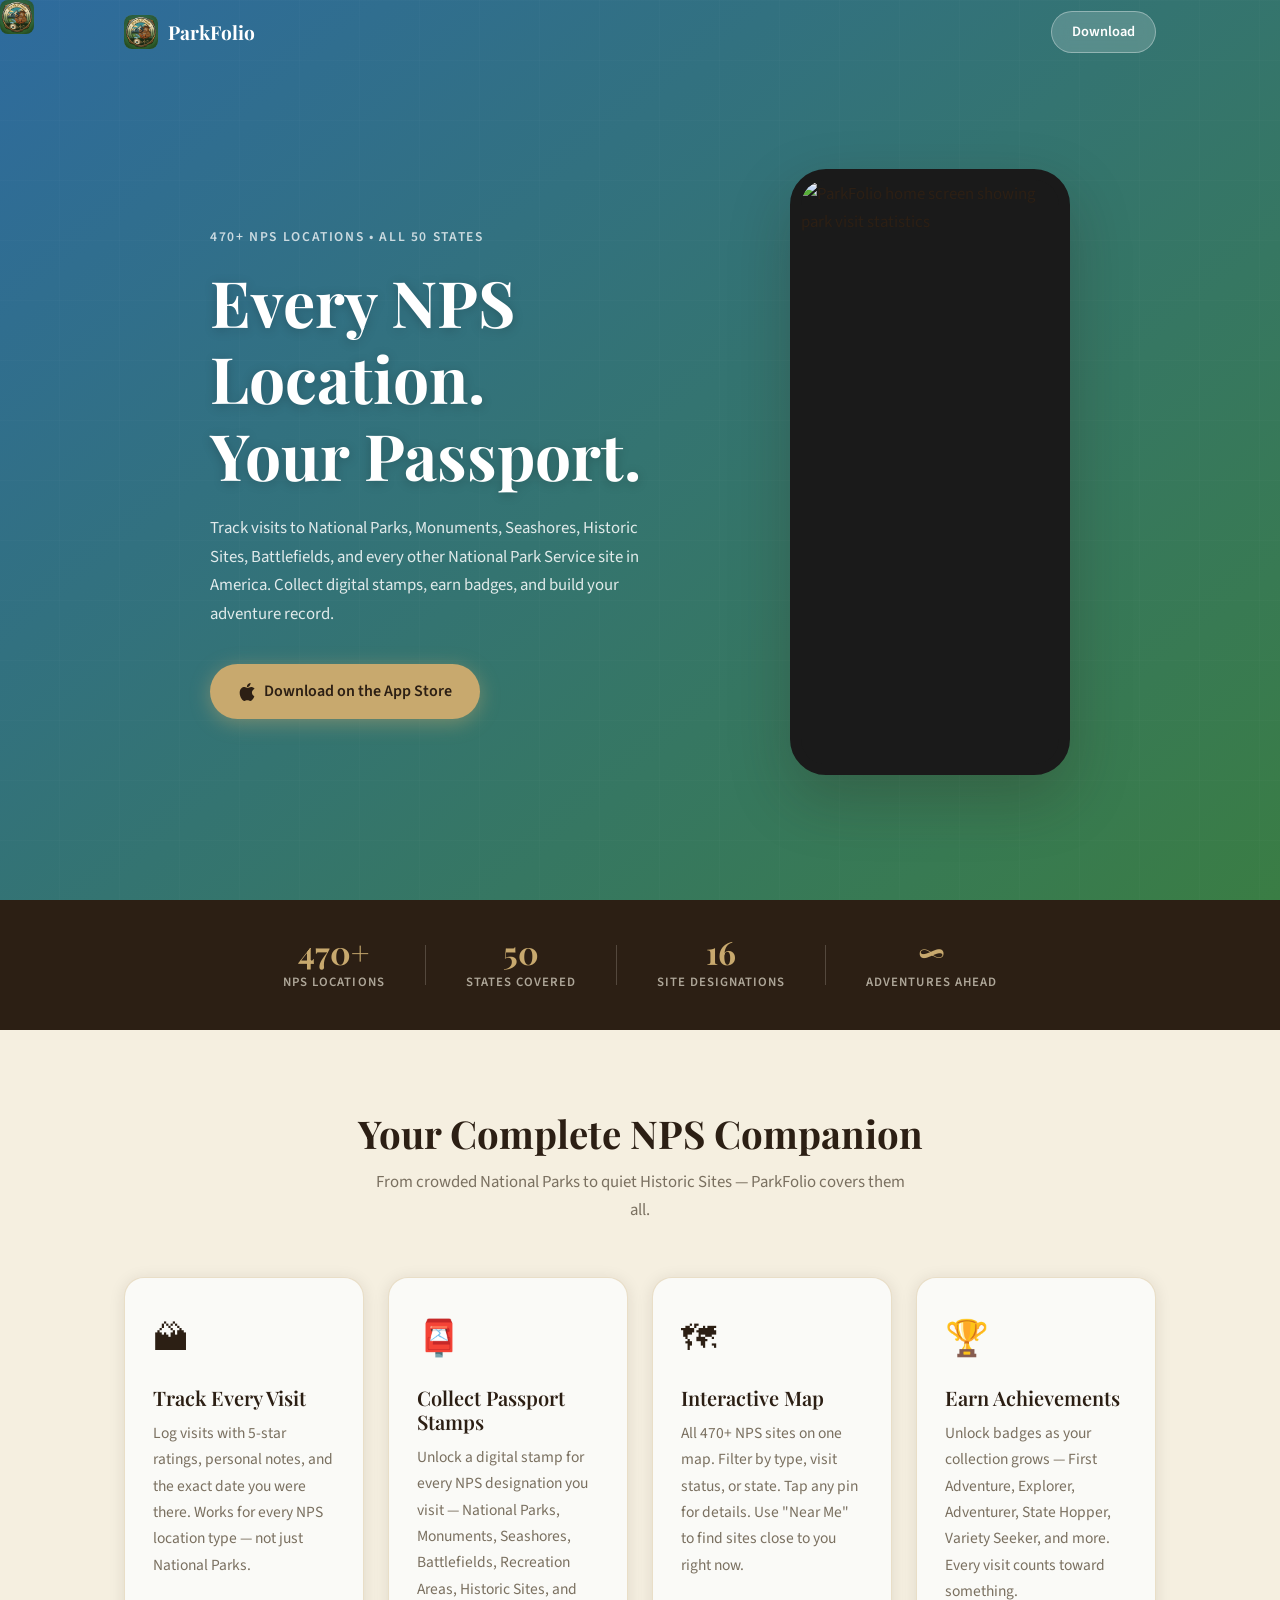
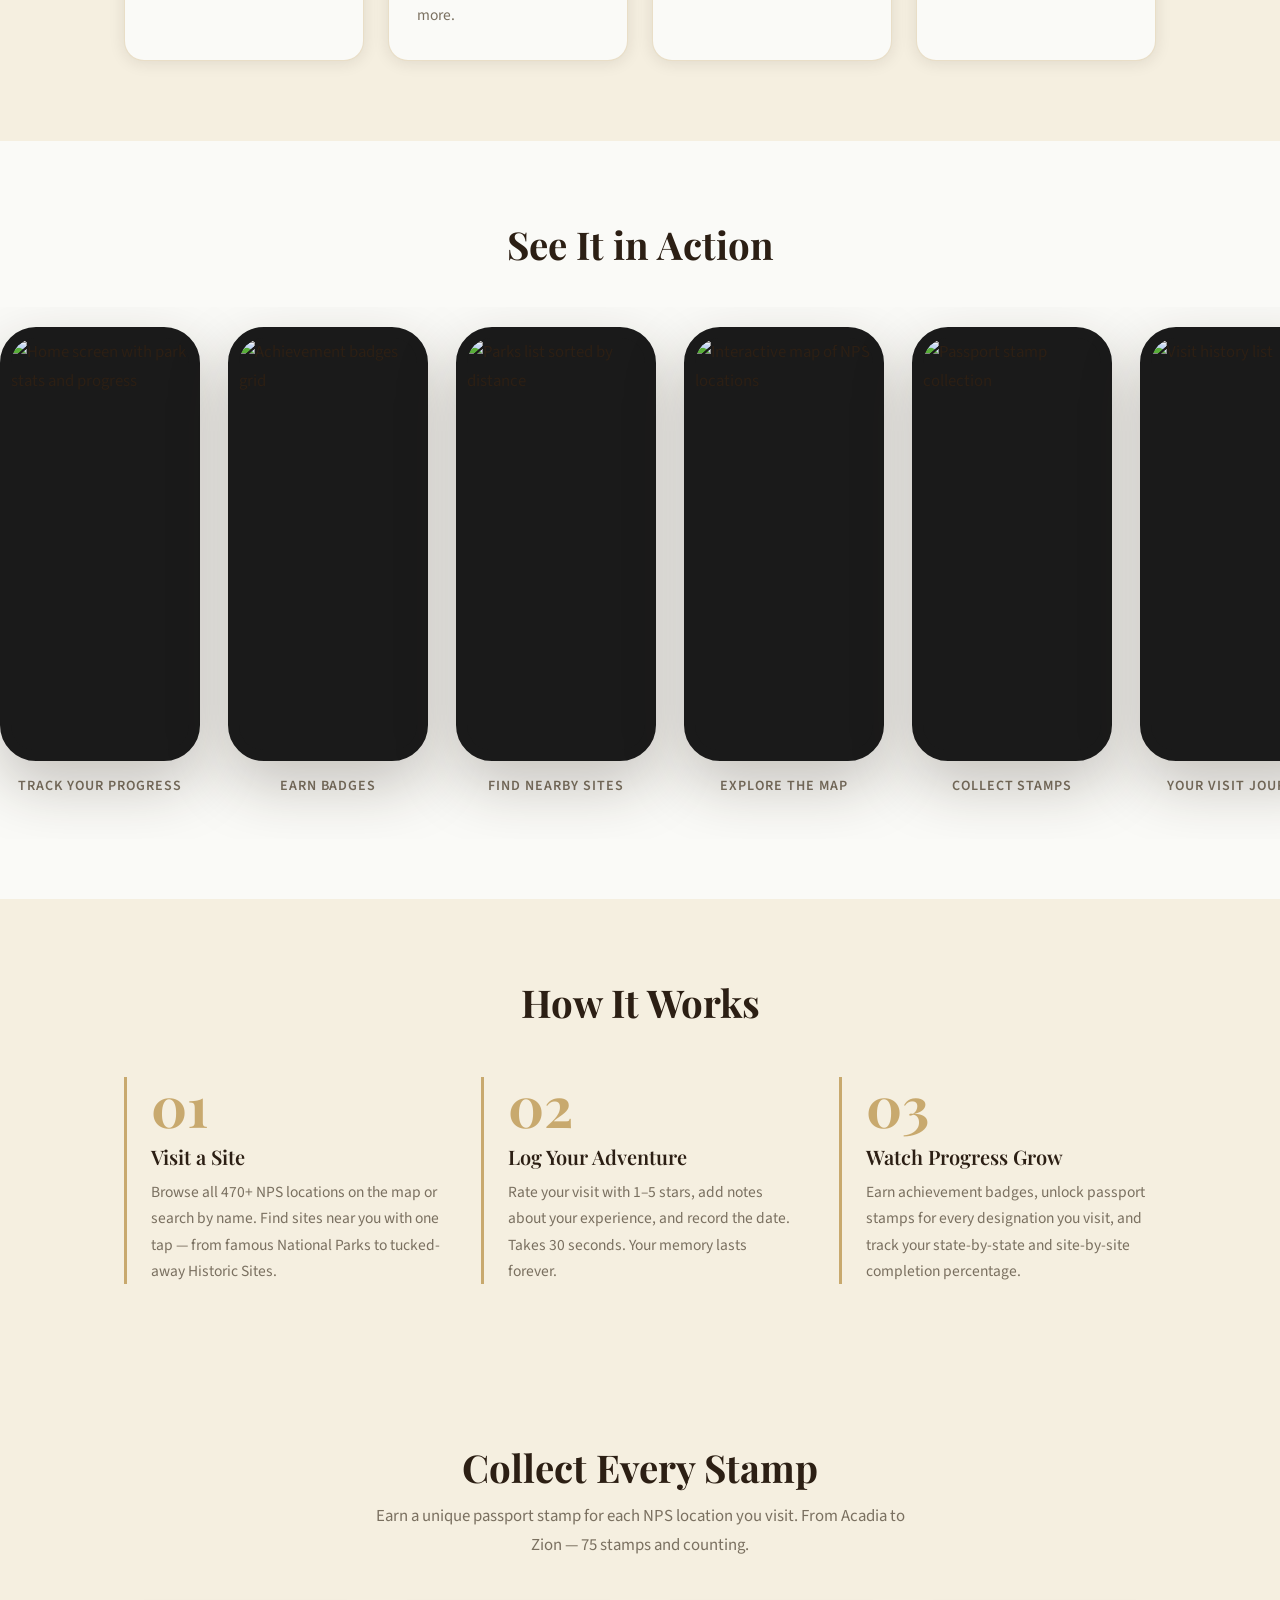
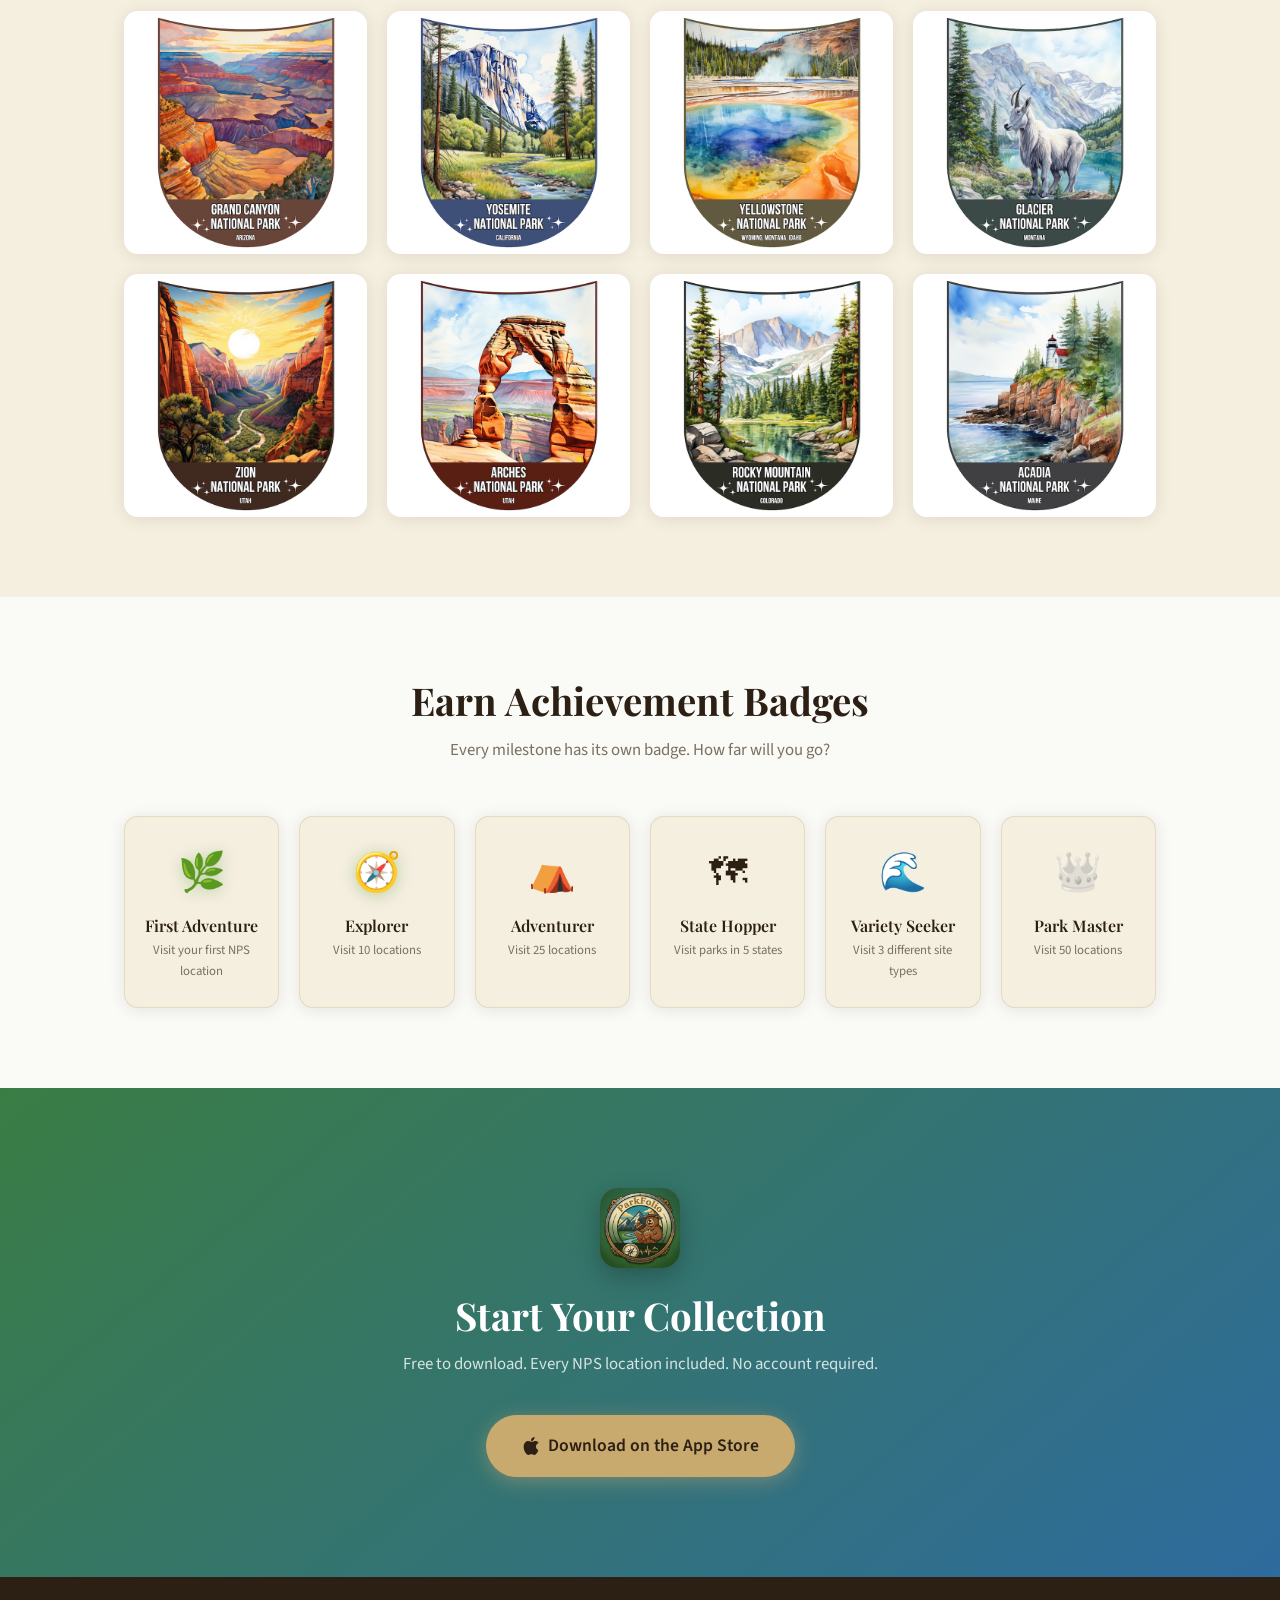
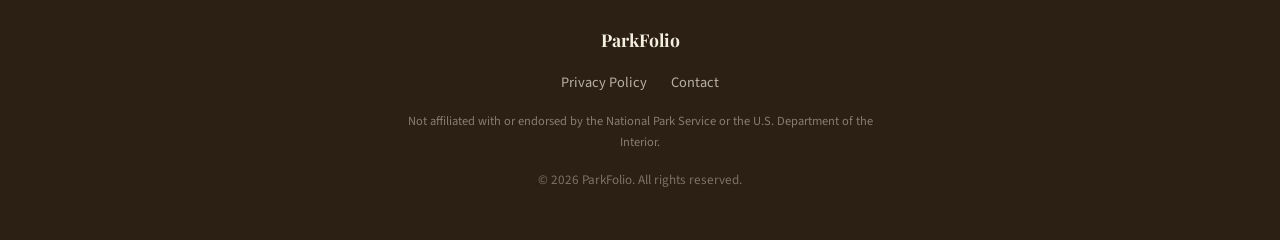
==== index.html @ cff8f83a "Add app icon and passport stamp images from app assets - logo.png: 1024px app icon from AppIcon.appi" ====
<!DOCTYPE html>
<html lang="en">
<head>
  <meta charset="UTF-8" />
  <meta name="viewport" content="width=device-width, initial-scale=1.0" />
  <title>ParkFolio — Every NPS Location. Your Passport.</title>
  <meta name="description" content="Track visits to all 470+ National Park Service locations. Collect digital passport stamps, earn achievement badges, and explore an interactive map of every NPS site in America." />
  <meta property="og:title" content="ParkFolio — Every NPS Location. Your Passport." />
  <meta property="og:description" content="Track visits to all 470+ NPS locations. Collect stamps, earn badges, explore the map." />
  <meta property="og:image" content="assets/screenshot-1.png" />
  <meta property="og:type" content="website" />
  <link rel="icon" type="image/png" href="assets/logo.png" />
  <link rel="preconnect" href="https://fonts.googleapis.com" />
  <link rel="preconnect" href="https://fonts.gstatic.com" crossorigin />
  <link href="https://fonts.googleapis.com/css2?family=Playfair+Display:wght@600;700&family=Source+Sans+3:wght@400;600&display=swap" rel="stylesheet" />
  <link rel="stylesheet" href="style.css" />
</head>
<body>

  <!-- NAV -->
  <nav class="nav" id="nav">
    <div class="nav-inner">
      <a href="#" class="nav-logo">
        <span class="nav-icon-wrap">
          <img src="assets/logo.png" alt="" class="nav-icon" id="nav-logo-img" onerror="this.style.display='none'" />
          <span class="nav-icon-fallback" aria-hidden="true">🌲</span>
        </span>
        <span>ParkFolio</span>
      </a>
      <a href="#download" class="btn btn-sm">Download</a>
    </div>
  </nav>

  <!-- HERO -->
  <section class="hero" id="hero">
    <div class="hero-content fade-in">
      <p class="hero-eyebrow">470+ NPS Locations &bull; All 50 States</p>
      <h1 class="hero-title">Every NPS Location.<br>Your Passport.</h1>
      <p class="hero-sub">Track visits to National Parks, Monuments, Seashores, Historic Sites, Battlefields, and every other National Park Service site in America. Collect digital stamps, earn badges, and build your adventure record.</p>
      <div class="hero-ctas">
        <!-- TODO: Replace href with public TestFlight link (testflight.apple.com/join/XXXX) or App Store URL when available -->
        <a href="#download" class="btn btn-primary">
          <svg class="apple-icon" viewBox="0 0 814 1000" xmlns="http://www.w3.org/2000/svg" aria-hidden="true"><path d="M788.1 340.9c-5.8 4.5-108.2 62.2-108.2 190.5 0 148.4 130.3 200.9 134.2 202.2-.6 3.2-20.7 71.9-68.7 141.9-42.8 61.6-87.5 123.1-155.5 123.1s-85.5-39.5-164-39.5c-76 0-103.7 40.8-165.9 40.8s-105-57.8-155.5-127.4C46 790.7 0 663 0 541.8c0-207.5 135.4-317.1 269-317.1 71 0 130.5 46.4 174.9 46.4 42.7 0 109.2-49 188.5-49 30.2 0 130.5 2.6 198.3 99.2zm-234-181.5c31.1-36.9 53.1-88.1 53.1-139.3 0-7.1-.6-14.3-1.9-20.1-50.6 1.9-110.8 33.7-147.1 75.8-28.5 32.4-55.1 83.6-55.1 135.5 0 7.8 1.3 15.6 1.9 18.1 3.2.6 8.4 1.3 13.6 1.3 45.4 0 102.5-30.4 135.5-71.3z"/></svg>
          Download on the App Store
        </a>
      </div>
    </div>
    <div class="hero-phone fade-in fade-in-delay">
      <div class="phone-frame">
        <img src="assets/screenshot-1.png" alt="ParkFolio home screen showing park visit statistics" class="phone-screen" id="hero-screenshot" />
        <div class="phone-placeholder" id="hero-placeholder">
          <span>📍</span>
          <p>App Screenshot</p>
        </div>
      </div>
    </div>
  </section>

  <!-- STATS BAND -->
  <div class="stats-band">
    <div class="stats-inner">
      <div class="stat-item">
        <span class="stat-number">470+</span>
        <span class="stat-label">NPS Locations</span>
      </div>
      <div class="stat-divider"></div>
      <div class="stat-item">
        <span class="stat-number">50</span>
        <span class="stat-label">States Covered</span>
      </div>
      <div class="stat-divider"></div>
      <div class="stat-item">
        <span class="stat-number">16</span>
        <span class="stat-label">Site Designations</span>
      </div>
      <div class="stat-divider"></div>
      <div class="stat-item">
        <span class="stat-number">∞</span>
        <span class="stat-label">Adventures Ahead</span>
      </div>
    </div>
  </div>

  <!-- FEATURES -->
  <section class="section features" id="features">
    <div class="container">
      <h2 class="section-title reveal">Your Complete NPS Companion</h2>
      <p class="section-sub reveal">From crowded National Parks to quiet Historic Sites — ParkFolio covers them all.</p>
      <div class="features-grid">
        <div class="feature-card reveal">
          <div class="feature-icon">🏔</div>
          <h3>Track Every Visit</h3>
          <p>Log visits with 5-star ratings, personal notes, and the exact date you were there. Works for every NPS location type — not just National Parks.</p>
        </div>
        <div class="feature-card reveal">
          <div class="feature-icon">📮</div>
          <h3>Collect Passport Stamps</h3>
          <p>Unlock a digital stamp for every NPS designation you visit — National Parks, Monuments, Seashores, Battlefields, Recreation Areas, Historic Sites, and more.</p>
        </div>
        <div class="feature-card reveal">
          <div class="feature-icon">🗺</div>
          <h3>Interactive Map</h3>
          <p>All 470+ NPS sites on one map. Filter by type, visit status, or state. Tap any pin for details. Use "Near Me" to find sites close to you right now.</p>
        </div>
        <div class="feature-card reveal">
          <div class="feature-icon">🏆</div>
          <h3>Earn Achievements</h3>
          <p>Unlock badges as your collection grows — First Adventure, Explorer, Adventurer, State Hopper, Variety Seeker, and more. Every visit counts toward something.</p>
        </div>
      </div>
    </div>
  </section>

  <!-- SCREENSHOTS -->
  <section class="section screenshots-section" id="screenshots">
    <div class="container">
      <h2 class="section-title reveal">See It in Action</h2>
    </div>
    <div class="screenshots-scroll">
      <div class="screenshots-track">
        <figure class="screenshot-item reveal">
          <div class="phone-frame phone-sm">
            <img src="assets/screenshot-1.png" alt="Home screen with park stats and progress" class="phone-screen" />
            <div class="phone-placeholder">
              <span>🏠</span><p>Home</p>
            </div>
          </div>
          <figcaption>Track your progress</figcaption>
        </figure>
        <figure class="screenshot-item reveal">
          <div class="phone-frame phone-sm">
            <img src="assets/screenshot-2.png" alt="Achievement badges grid" class="phone-screen" />
            <div class="phone-placeholder">
              <span>🏆</span><p>Achievements</p>
            </div>
          </div>
          <figcaption>Earn badges</figcaption>
        </figure>
        <figure class="screenshot-item reveal">
          <div class="phone-frame phone-sm">
            <img src="assets/screenshot-3.png" alt="Parks list sorted by distance" class="phone-screen" />
            <div class="phone-placeholder">
              <span>📍</span><p>Near Me</p>
            </div>
          </div>
          <figcaption>Find nearby sites</figcaption>
        </figure>
        <figure class="screenshot-item reveal">
          <div class="phone-frame phone-sm">
            <img src="assets/screenshot-4.png" alt="Interactive map of NPS locations" class="phone-screen" />
            <div class="phone-placeholder">
              <span>🗺</span><p>Map</p>
            </div>
          </div>
          <figcaption>Explore the map</figcaption>
        </figure>
        <figure class="screenshot-item reveal">
          <div class="phone-frame phone-sm">
            <img src="assets/screenshot-5.png" alt="Passport stamp collection" class="phone-screen" />
            <div class="phone-placeholder">
              <span>📮</span><p>Stamps</p>
            </div>
          </div>
          <figcaption>Collect stamps</figcaption>
        </figure>
        <figure class="screenshot-item reveal">
          <div class="phone-frame phone-sm">
            <img src="assets/screenshot-6.png" alt="Visit history list" class="phone-screen" />
            <div class="phone-placeholder">
              <span>📖</span><p>History</p>
            </div>
          </div>
          <figcaption>Your visit journal</figcaption>
        </figure>
      </div>
    </div>
  </section>

  <!-- HOW IT WORKS -->
  <section class="section how-it-works" id="how-it-works">
    <div class="container">
      <h2 class="section-title reveal">How It Works</h2>
      <div class="steps-grid">
        <div class="step reveal">
          <span class="step-number">01</span>
          <h3>Visit a Site</h3>
          <p>Browse all 470+ NPS locations on the map or search by name. Find sites near you with one tap — from famous National Parks to tucked-away Historic Sites.</p>
        </div>
        <div class="step reveal">
          <span class="step-number">02</span>
          <h3>Log Your Adventure</h3>
          <p>Rate your visit with 1–5 stars, add notes about your experience, and record the date. Takes 30 seconds. Your memory lasts forever.</p>
        </div>
        <div class="step reveal">
          <span class="step-number">03</span>
          <h3>Watch Progress Grow</h3>
          <p>Earn achievement badges, unlock passport stamps for every designation you visit, and track your state-by-state and site-by-site completion percentage.</p>
        </div>
      </div>
    </div>
  </section>

  <!-- STAMPS SHOWCASE -->
  <section class="section stamps-showcase" id="stamps">
    <div class="container">
      <h2 class="section-title reveal">Collect Every Stamp</h2>
      <p class="section-sub reveal">Earn a unique passport stamp for each NPS location you visit. From Acadia to Zion — 75 stamps and counting.</p>
      <div class="stamps-grid">
        <div class="stamp-item reveal"><img src="assets/stamps/grca.jpeg" alt="Grand Canyon stamp" /></div>
        <div class="stamp-item reveal"><img src="assets/stamps/yose.jpeg" alt="Yosemite stamp" /></div>
        <div class="stamp-item reveal"><img src="assets/stamps/yell.jpeg" alt="Yellowstone stamp" /></div>
        <div class="stamp-item reveal"><img src="assets/stamps/glac.jpeg" alt="Glacier stamp" /></div>
        <div class="stamp-item reveal"><img src="assets/stamps/zion.jpeg" alt="Zion stamp" /></div>
        <div class="stamp-item reveal"><img src="assets/stamps/arch.jpeg" alt="Arches stamp" /></div>
        <div class="stamp-item reveal"><img src="assets/stamps/romo.jpeg" alt="Rocky Mountain stamp" /></div>
        <div class="stamp-item reveal"><img src="assets/stamps/acad.jpeg" alt="Acadia stamp" /></div>
      </div>
    </div>
  </section>

  <!-- ACHIEVEMENTS -->
  <section class="section achievements-section" id="achievements">
    <div class="container">
      <h2 class="section-title reveal">Earn Achievement Badges</h2>
      <p class="section-sub reveal">Every milestone has its own badge. How far will you go?</p>
      <div class="badges-grid">
        <div class="badge-card reveal">
          <div class="badge-icon unlocked">🌿</div>
          <h4>First Adventure</h4>
          <p class="badge-req">Visit your first NPS location</p>
        </div>
        <div class="badge-card reveal">
          <div class="badge-icon unlocked">🧭</div>
          <h4>Explorer</h4>
          <p class="badge-req">Visit 10 locations</p>
        </div>
        <div class="badge-card reveal">
          <div class="badge-icon">⛺</div>
          <h4>Adventurer</h4>
          <p class="badge-req">Visit 25 locations</p>
        </div>
        <div class="badge-card reveal">
          <div class="badge-icon">🗺</div>
          <h4>State Hopper</h4>
          <p class="badge-req">Visit parks in 5 states</p>
        </div>
        <div class="badge-card reveal">
          <div class="badge-icon">🌊</div>
          <h4>Variety Seeker</h4>
          <p class="badge-req">Visit 3 different site types</p>
        </div>
        <div class="badge-card reveal">
          <div class="badge-icon locked">👑</div>
          <h4>Park Master</h4>
          <p class="badge-req">Visit 50 locations</p>
        </div>
      </div>
    </div>
  </section>

  <!-- FINAL DOWNLOAD CTA -->
  <section class="section cta-section" id="download">
    <div class="cta-inner reveal">
      <div class="cta-logo-wrap">
        <img src="assets/logo.png" alt="ParkFolio" class="cta-logo" id="cta-logo" onerror="this.style.display='none';document.getElementById('cta-logo-fallback').style.display='flex'" />
        <div class="cta-logo-fallback" id="cta-logo-fallback">🌲</div>
      </div>
      <h2>Start Your Collection</h2>
      <p>Free to download. Every NPS location included. No account required.</p>
      <!-- TODO: Replace href with public TestFlight link (testflight.apple.com/join/XXXX) or App Store URL when available -->
      <a href="#" class="btn btn-primary btn-lg">
        <svg class="apple-icon" viewBox="0 0 814 1000" xmlns="http://www.w3.org/2000/svg" aria-hidden="true"><path d="M788.1 340.9c-5.8 4.5-108.2 62.2-108.2 190.5 0 148.4 130.3 200.9 134.2 202.2-.6 3.2-20.7 71.9-68.7 141.9-42.8 61.6-87.5 123.1-155.5 123.1s-85.5-39.5-164-39.5c-76 0-103.7 40.8-165.9 40.8s-105-57.8-155.5-127.4C46 790.7 0 663 0 541.8c0-207.5 135.4-317.1 269-317.1 71 0 130.5 46.4 174.9 46.4 42.7 0 109.2-49 188.5-49 30.2 0 130.5 2.6 198.3 99.2zm-234-181.5c31.1-36.9 53.1-88.1 53.1-139.3 0-7.1-.6-14.3-1.9-20.1-50.6 1.9-110.8 33.7-147.1 75.8-28.5 32.4-55.1 83.6-55.1 135.5 0 7.8 1.3 15.6 1.9 18.1 3.2.6 8.4 1.3 13.6 1.3 45.4 0 102.5-30.4 135.5-71.3z"/></svg>
        Download on the App Store
      </a>
    </div>
  </section>

  <!-- FOOTER -->
  <footer class="footer">
    <div class="footer-inner">
      <div class="footer-logo">
        <img src="assets/logo.png" alt="ParkFolio" class="nav-icon" id="footer-logo-img" />
        <span>ParkFolio</span>
      </div>
      <div class="footer-links">
        <a href="privacy.html">Privacy Policy</a>
        <a href="mailto:hello@parkfolio.app">Contact</a>
      </div>
      <p class="footer-disclaimer">Not affiliated with or endorsed by the National Park Service or the U.S. Department of the Interior.</p>
      <p class="footer-copy">&copy; 2026 ParkFolio. All rights reserved.</p>
    </div>
  </footer>

  <script src="script.js"></script>
</body>
</html>
---- style.css ----
/* ============================================================
   ParkFolio — Marketing Site Styles
   Nature/outdoorsy theme: sky blue, forest green, parchment, tan
   ============================================================ */

:root {
  --sky-blue: #4A90C4;
  --forest-green: #3A7D44;
  --golden-tan: #C8A96E;
  --bark-brown: #2C1F14;
  --parchment: #F5EFE0;
  --off-white: #FAFAF7;
  --trail-gray: #7A7060;
  --white: #ffffff;

  --hero-gradient: linear-gradient(140deg, #2E6B9E 0%, #3A7D44 100%);
  --cta-gradient: linear-gradient(140deg, #3A7D44 0%, #2E6B9E 100%);

  --radius-sm: 8px;
  --radius-md: 14px;
  --radius-lg: 20px;
  --radius-phone: 36px;

  --shadow-card: 0 2px 16px rgba(44, 31, 20, 0.10);
  --shadow-phone: 0 24px 60px rgba(44, 31, 20, 0.25);

  --font-heading: 'Playfair Display', Georgia, serif;
  --font-body: 'Source Sans 3', system-ui, sans-serif;

  --nav-height: 64px;
  --content-max: 1080px;
}

/* ---- Reset ---- */
*, *::before, *::after { box-sizing: border-box; margin: 0; padding: 0; }
html { scroll-behavior: smooth; }
img { display: block; max-width: 100%; }
a { color: inherit; text-decoration: none; }

body {
  font-family: var(--font-body);
  font-size: 1.05rem;
  line-height: 1.7;
  color: var(--bark-brown);
  background: var(--off-white);
}

/* ---- Typography ---- */
h1, h2, h3, h4 { font-family: var(--font-heading); line-height: 1.2; }
h1 { font-size: clamp(2.4rem, 5.5vw, 4rem); font-weight: 700; }
h2 { font-size: clamp(1.7rem, 3.5vw, 2.4rem); font-weight: 700; }
h3 { font-size: 1.25rem; font-weight: 600; }
h4 { font-size: 1rem; font-weight: 600; }

/* ---- Layout ---- */
.container {
  max-width: var(--content-max);
  margin: 0 auto;
  padding: 0 24px;
}

.section {
  padding: 80px 0;
}

/* ---- Buttons ---- */
.btn {
  display: inline-flex;
  align-items: center;
  gap: 8px;
  font-family: var(--font-body);
  font-weight: 600;
  border-radius: 50px;
  cursor: pointer;
  transition: transform 0.15s ease, box-shadow 0.15s ease, opacity 0.15s ease;
  border: none;
  white-space: nowrap;
}

.btn:hover { transform: translateY(-2px); }
.btn:active { transform: translateY(0); opacity: 0.9; }

.btn-primary {
  background: var(--golden-tan);
  color: var(--bark-brown);
  padding: 14px 28px;
  font-size: 1rem;
  box-shadow: 0 4px 20px rgba(200, 169, 110, 0.45);
}

.btn-primary:hover {
  box-shadow: 0 8px 28px rgba(200, 169, 110, 0.55);
}

.btn-sm {
  background: rgba(255,255,255,0.18);
  color: var(--white);
  padding: 8px 20px;
  font-size: 0.9rem;
  border: 1px solid rgba(255,255,255,0.35);
  backdrop-filter: blur(8px);
}

.btn-lg {
  padding: 16px 36px;
  font-size: 1.1rem;
}

.apple-icon {
  width: 18px;
  height: 18px;
  fill: currentColor;
  flex-shrink: 0;
}

/* ---- Nav ---- */
.nav {
  position: fixed;
  top: 0;
  left: 0;
  right: 0;
  z-index: 100;
  height: var(--nav-height);
  background: transparent;
  transition: background 0.3s ease, backdrop-filter 0.3s ease, box-shadow 0.3s ease;
}

.nav.scrolled {
  background: rgba(46, 107, 158, 0.92);
  backdrop-filter: blur(12px);
  box-shadow: 0 1px 0 rgba(255,255,255,0.1);
}

.nav-inner {
  max-width: var(--content-max);
  margin: 0 auto;
  padding: 0 24px;
  height: 100%;
  display: flex;
  align-items: center;
  justify-content: space-between;
}

.nav-logo {
  display: flex;
  align-items: center;
  gap: 10px;
  font-family: var(--font-heading);
  font-size: 1.2rem;
  font-weight: 700;
  color: var(--white);
}

.nav-icon-wrap {
  position: relative;
  width: 34px;
  height: 34px;
  flex-shrink: 0;
}

.nav-icon {
  width: 34px;
  height: 34px;
  border-radius: 8px;
  object-fit: cover;
  position: absolute;
  inset: 0;
}

.nav-icon-fallback {
  width: 34px;
  height: 34px;
  border-radius: 8px;
  background: rgba(255,255,255,0.18);
  display: flex;
  align-items: center;
  justify-content: center;
  font-size: 1.1rem;
}

.cta-logo-wrap {
  position: relative;
  width: 80px;
  height: 80px;
  margin: 0 auto 24px;
}

.cta-logo {
  width: 80px;
  height: 80px;
  border-radius: 18px;
  object-fit: cover;
  box-shadow: 0 8px 24px rgba(0,0,0,0.25);
}

.cta-logo-fallback {
  display: none;
  width: 80px;
  height: 80px;
  border-radius: 18px;
  background: rgba(255,255,255,0.18);
  align-items: center;
  justify-content: center;
  font-size: 2.5rem;
  box-shadow: 0 8px 24px rgba(0,0,0,0.25);
}

/* ---- Hero ---- */
.hero {
  min-height: 100svh;
  background: var(--hero-gradient);
  display: flex;
  align-items: center;
  justify-content: center;
  gap: 60px;
  padding: calc(var(--nav-height) + 40px) 24px 60px;
  position: relative;
  overflow: hidden;
}

/* Subtle topographic texture */
.hero::before {
  content: '';
  position: absolute;
  inset: 0;
  background-image:
    repeating-linear-gradient(
      0deg,
      transparent,
      transparent 59px,
      rgba(255,255,255,0.03) 60px
    ),
    repeating-linear-gradient(
      90deg,
      transparent,
      transparent 59px,
      rgba(255,255,255,0.03) 60px
    );
  pointer-events: none;
}

.hero-content {
  max-width: 520px;
  color: var(--white);
  position: relative;
}

.hero-eyebrow {
  font-family: var(--font-body);
  font-size: 0.85rem;
  font-weight: 600;
  letter-spacing: 0.12em;
  text-transform: uppercase;
  color: rgba(255,255,255,0.75);
  margin-bottom: 16px;
}

.hero-title {
  color: var(--white);
  margin-bottom: 20px;
  text-shadow: 0 2px 12px rgba(0,0,0,0.2);
}

.hero-sub {
  font-size: 1.05rem;
  color: rgba(255,255,255,0.85);
  margin-bottom: 36px;
  max-width: 440px;
}

.hero-ctas {
  display: flex;
  gap: 12px;
  flex-wrap: wrap;
}

/* Phone frame */
.hero-phone {
  position: relative;
  flex-shrink: 0;
}

.phone-frame {
  position: relative;
  border: 11px solid #1a1a1a;
  border-radius: var(--radius-phone);
  overflow: hidden;
  box-shadow: var(--shadow-phone);
  background: #1a1a1a;
  width: 280px;
  aspect-ratio: 9/19.5;
}

.phone-frame.phone-sm {
  width: 200px;
}

.phone-screen {
  width: 100%;
  height: 100%;
  object-fit: cover;
  display: block;
  border-radius: calc(var(--radius-phone) - 11px);
}

/* Hide real image and show placeholder until screenshot exists */
.phone-screen {
  position: absolute;
  inset: 0;
}

.phone-placeholder {
  position: absolute;
  inset: 0;
  display: flex;
  flex-direction: column;
  align-items: center;
  justify-content: center;
  background: #1a2a3a;
  color: rgba(255,255,255,0.5);
  font-size: 0.8rem;
  gap: 6px;
  border-radius: calc(var(--radius-phone) - 11px);
}

.phone-placeholder span { font-size: 2rem; }

/* When a real screenshot loads, hide the placeholder */
.phone-screen[src]:not([src=""])  + .phone-placeholder,
.phone-screen[src*="screenshot"]  + .phone-placeholder { display: none; }

/* ---- Stats Band ---- */
.stats-band {
  background: var(--bark-brown);
  color: var(--parchment);
  padding: 28px 24px;
}

.stats-inner {
  max-width: var(--content-max);
  margin: 0 auto;
  display: flex;
  align-items: center;
  justify-content: center;
  gap: 0;
  flex-wrap: wrap;
}

.stat-item {
  display: flex;
  flex-direction: column;
  align-items: center;
  padding: 8px 40px;
}

.stat-number {
  font-family: var(--font-heading);
  font-size: 2rem;
  font-weight: 700;
  color: var(--golden-tan);
  line-height: 1;
}

.stat-label {
  font-size: 0.8rem;
  font-weight: 600;
  letter-spacing: 0.08em;
  text-transform: uppercase;
  color: rgba(245, 239, 224, 0.65);
  margin-top: 4px;
}

.stat-divider {
  width: 1px;
  height: 40px;
  background: rgba(245, 239, 224, 0.2);
}

/* ---- Features ---- */
.features {
  background: var(--parchment);
}

.section-title {
  text-align: center;
  color: var(--bark-brown);
  margin-bottom: 12px;
}

.section-sub {
  text-align: center;
  color: var(--trail-gray);
  max-width: 540px;
  margin: 0 auto 52px;
  font-size: 1.05rem;
}

.features-grid {
  display: grid;
  grid-template-columns: repeat(auto-fit, minmax(240px, 1fr));
  gap: 24px;
}

.feature-card {
  background: var(--off-white);
  border: 1px solid rgba(200, 169, 110, 0.35);
  border-radius: var(--radius-lg);
  padding: 32px 28px;
  box-shadow: var(--shadow-card);
  transition: transform 0.2s ease, box-shadow 0.2s ease;
}

.feature-card:hover {
  transform: translateY(-4px);
  box-shadow: 0 8px 32px rgba(44, 31, 20, 0.14);
}

.feature-icon {
  font-size: 2.2rem;
  margin-bottom: 16px;
}

.feature-card h3 {
  color: var(--bark-brown);
  margin-bottom: 10px;
}

.feature-card p {
  color: var(--trail-gray);
  font-size: 0.97rem;
}

/* ---- Screenshots ---- */
.screenshots-section {
  background: var(--off-white);
  overflow: hidden;
  padding-bottom: 60px;
}

.screenshots-section .section-title {
  margin-bottom: 40px;
}

.screenshots-scroll {
  overflow-x: auto;
  -webkit-overflow-scrolling: touch;
  scroll-snap-type: x mandatory;
  scrollbar-width: none;
  padding: 20px 0 40px;
}

.screenshots-scroll::-webkit-scrollbar { display: none; }

.screenshots-track {
  display: flex;
  gap: 28px;
  padding: 0 max(24px, calc((100vw - var(--content-max)) / 2 + 24px));
  width: max-content;
}

.screenshot-item {
  display: flex;
  flex-direction: column;
  align-items: center;
  gap: 14px;
  scroll-snap-align: start;
  flex-shrink: 0;
}

.screenshot-item figcaption {
  font-size: 0.88rem;
  font-weight: 600;
  color: var(--trail-gray);
  text-transform: uppercase;
  letter-spacing: 0.07em;
}

/* ---- How It Works ---- */
.how-it-works {
  background: var(--parchment);
}

.steps-grid {
  display: grid;
  grid-template-columns: repeat(auto-fit, minmax(240px, 1fr));
  gap: 40px;
  margin-top: 52px;
}

.step {
  padding-left: 24px;
  border-left: 3px solid var(--golden-tan);
}

.step-number {
  font-family: var(--font-heading);
  font-size: 3.5rem;
  font-weight: 700;
  color: var(--golden-tan);
  line-height: 1;
  display: block;
  margin-bottom: 12px;
}

.step h3 {
  color: var(--bark-brown);
  margin-bottom: 10px;
}

.step p {
  color: var(--trail-gray);
  font-size: 0.97rem;
}

/* ---- Stamps Showcase ---- */
.stamps-showcase {
  background: var(--parchment);
}

.stamps-grid {
  display: grid;
  grid-template-columns: repeat(4, 1fr);
  gap: 20px;
  margin-top: 48px;
}

.stamp-item {
  border-radius: var(--radius-md);
  overflow: hidden;
  box-shadow: var(--shadow-card);
  aspect-ratio: 1;
  transition: transform 0.2s ease, box-shadow 0.2s ease;
}

.stamp-item:hover {
  transform: scale(1.04);
  box-shadow: 0 8px 32px rgba(44, 31, 20, 0.18);
}

.stamp-item img {
  width: 100%;
  height: 100%;
  object-fit: cover;
}

@media (max-width: 600px) {
  .stamps-grid { grid-template-columns: repeat(4, 1fr); gap: 10px; }
}

/* ---- Achievements ---- */
.achievements-section {
  background: var(--off-white);
}

.badges-grid {
  display: grid;
  grid-template-columns: repeat(auto-fit, minmax(150px, 1fr));
  gap: 20px;
  margin-top: 48px;
}

.badge-card {
  background: var(--parchment);
  border: 1px solid rgba(200, 169, 110, 0.3);
  border-radius: var(--radius-md);
  padding: 24px 16px;
  text-align: center;
  box-shadow: var(--shadow-card);
  transition: transform 0.2s ease;
}

.badge-card:hover { transform: translateY(-3px); }

.badge-icon {
  font-size: 2.4rem;
  margin-bottom: 10px;
}

.badge-icon.locked {
  filter: grayscale(1);
  opacity: 0.45;
}

.badge-icon.unlocked {
  filter: drop-shadow(0 2px 8px rgba(92, 158, 74, 0.4));
}

.badge-card h4 {
  color: var(--bark-brown);
  margin-bottom: 4px;
}

.badge-req {
  font-size: 0.8rem;
  color: var(--trail-gray);
}

/* ---- CTA Section ---- */
.cta-section {
  background: var(--cta-gradient);
  text-align: center;
  padding: 100px 24px;
}

.cta-inner {
  max-width: 560px;
  margin: 0 auto;
  color: var(--white);
}


.cta-inner h2 {
  color: var(--white);
  margin-bottom: 12px;
}

.cta-inner p {
  color: rgba(255,255,255,0.8);
  margin-bottom: 36px;
  font-size: 1.05rem;
}

/* ---- Footer ---- */
.footer {
  background: var(--bark-brown);
  color: rgba(245, 239, 224, 0.7);
  padding: 48px 24px;
}

.footer-inner {
  max-width: var(--content-max);
  margin: 0 auto;
  display: flex;
  flex-direction: column;
  align-items: center;
  gap: 16px;
  text-align: center;
}

.footer-logo {
  display: flex;
  align-items: center;
  gap: 10px;
  font-family: var(--font-heading);
  font-size: 1.1rem;
  font-weight: 700;
  color: var(--parchment);
}

.footer-links {
  display: flex;
  gap: 24px;
  font-size: 0.9rem;
}

.footer-links a {
  color: rgba(245, 239, 224, 0.7);
  transition: color 0.15s;
}

.footer-links a:hover { color: var(--golden-tan); }

.footer-disclaimer {
  font-size: 0.78rem;
  max-width: 480px;
  color: rgba(245, 239, 224, 0.45);
}

.footer-copy {
  font-size: 0.82rem;
  color: rgba(245, 239, 224, 0.4);
}

/* ---- Scroll Reveal Animations ---- */
.fade-in {
  opacity: 0;
  transform: translateY(24px);
  animation: fadeInUp 0.7s ease forwards;
}

.fade-in-delay {
  animation-delay: 0.2s;
}

@keyframes fadeInUp {
  to {
    opacity: 1;
    transform: translateY(0);
  }
}

.reveal {
  opacity: 0;
  transform: translateY(28px);
  transition: opacity 0.6s ease, transform 0.6s ease;
}

.reveal.visible {
  opacity: 1;
  transform: translateY(0);
}

/* Stagger children of a grid */
.features-grid .reveal:nth-child(2) { transition-delay: 0.08s; }
.features-grid .reveal:nth-child(3) { transition-delay: 0.16s; }
.features-grid .reveal:nth-child(4) { transition-delay: 0.24s; }

.steps-grid .reveal:nth-child(2) { transition-delay: 0.1s; }
.steps-grid .reveal:nth-child(3) { transition-delay: 0.2s; }

.badges-grid .reveal:nth-child(2) { transition-delay: 0.06s; }
.badges-grid .reveal:nth-child(3) { transition-delay: 0.12s; }
.badges-grid .reveal:nth-child(4) { transition-delay: 0.18s; }
.badges-grid .reveal:nth-child(5) { transition-delay: 0.24s; }
.badges-grid .reveal:nth-child(6) { transition-delay: 0.30s; }

/* ---- Responsive ---- */
@media (max-width: 820px) {
  .hero {
    flex-direction: column;
    text-align: center;
    padding-top: calc(var(--nav-height) + 48px);
    gap: 40px;
  }

  .hero-content { max-width: 100%; }
  .hero-sub { margin-left: auto; margin-right: auto; }
  .hero-ctas { justify-content: center; }

  .hero-phone { order: -1; }
  .phone-frame { width: 220px; }

  .stat-item { padding: 8px 20px; }
  .stat-divider { display: none; }

  .stats-inner { gap: 8px; }
}

@media (max-width: 540px) {
  .section { padding: 60px 0; }
  .hero { min-height: 100svh; }

  .stat-item { padding: 6px 16px; }
  .stat-number { font-size: 1.6rem; }

  .features-grid { grid-template-columns: 1fr; }
  .steps-grid { grid-template-columns: 1fr; }
  .badges-grid { grid-template-columns: repeat(2, 1fr); }
}
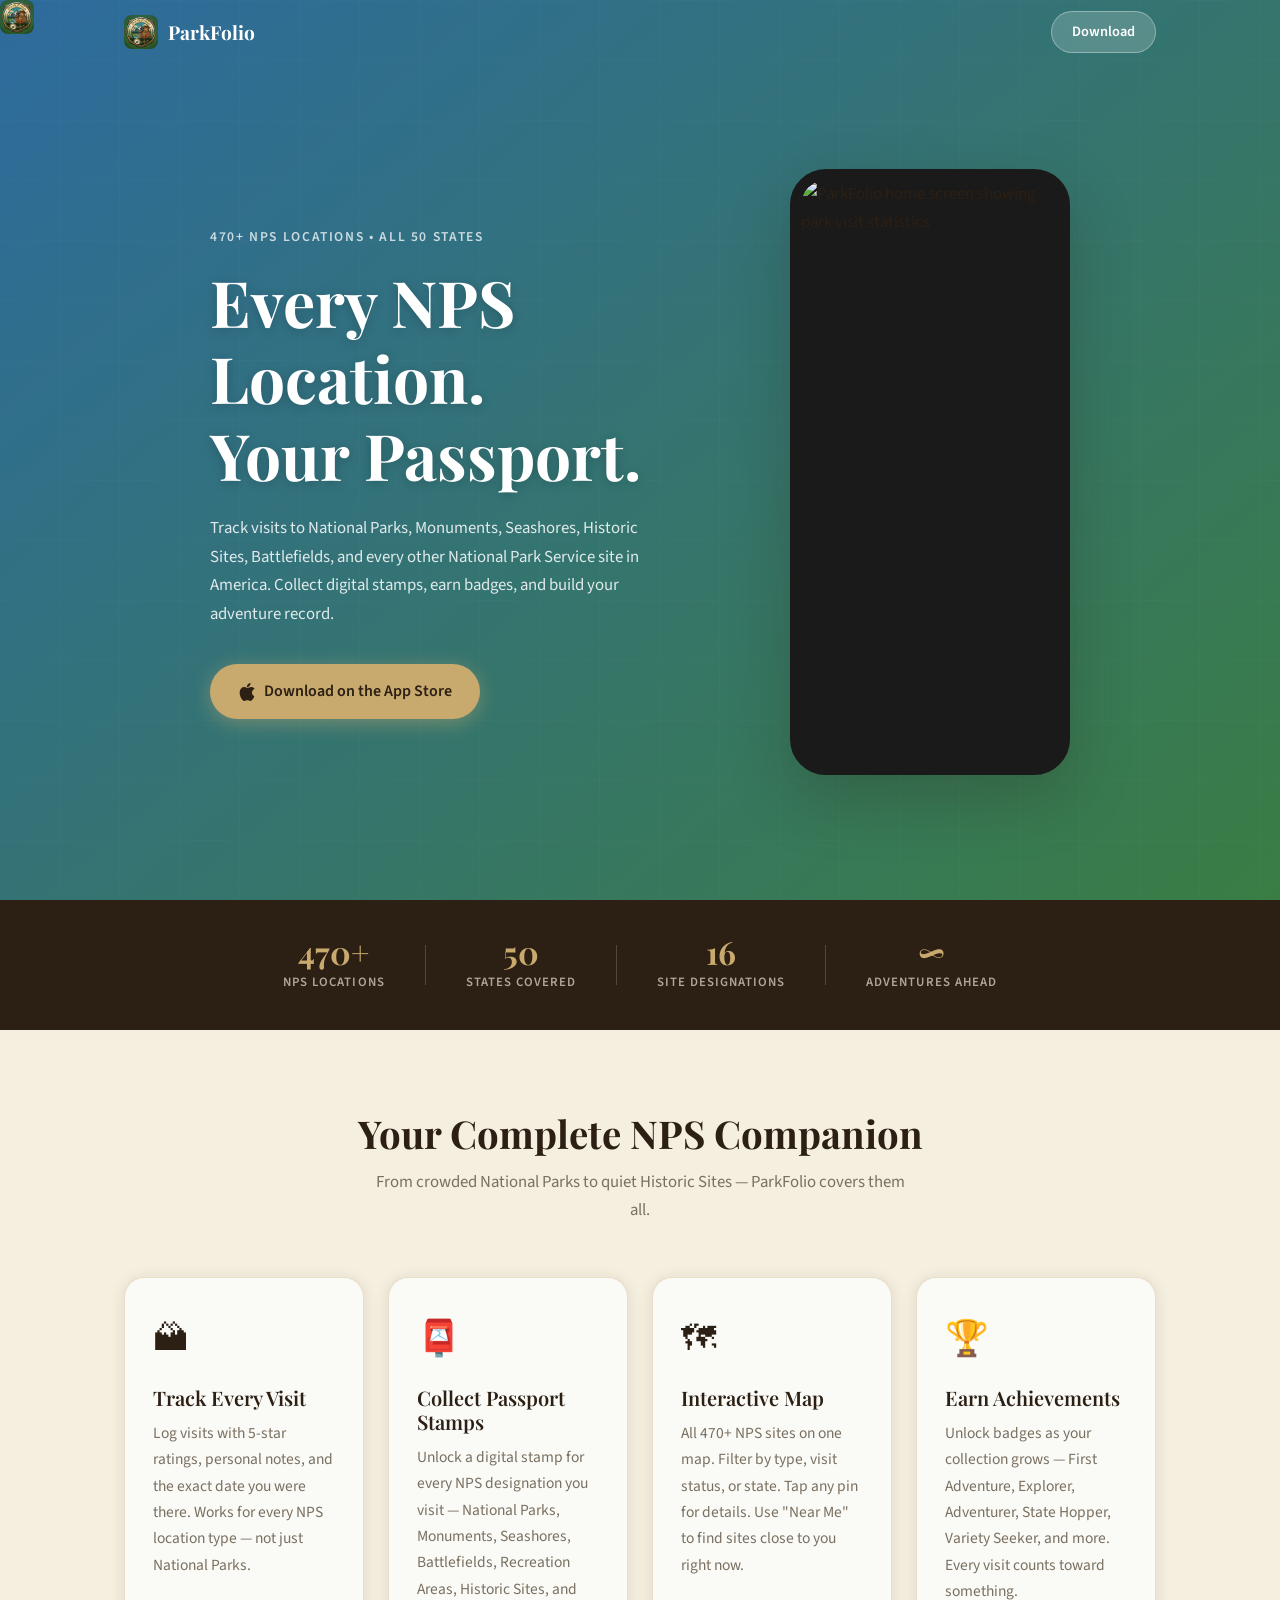
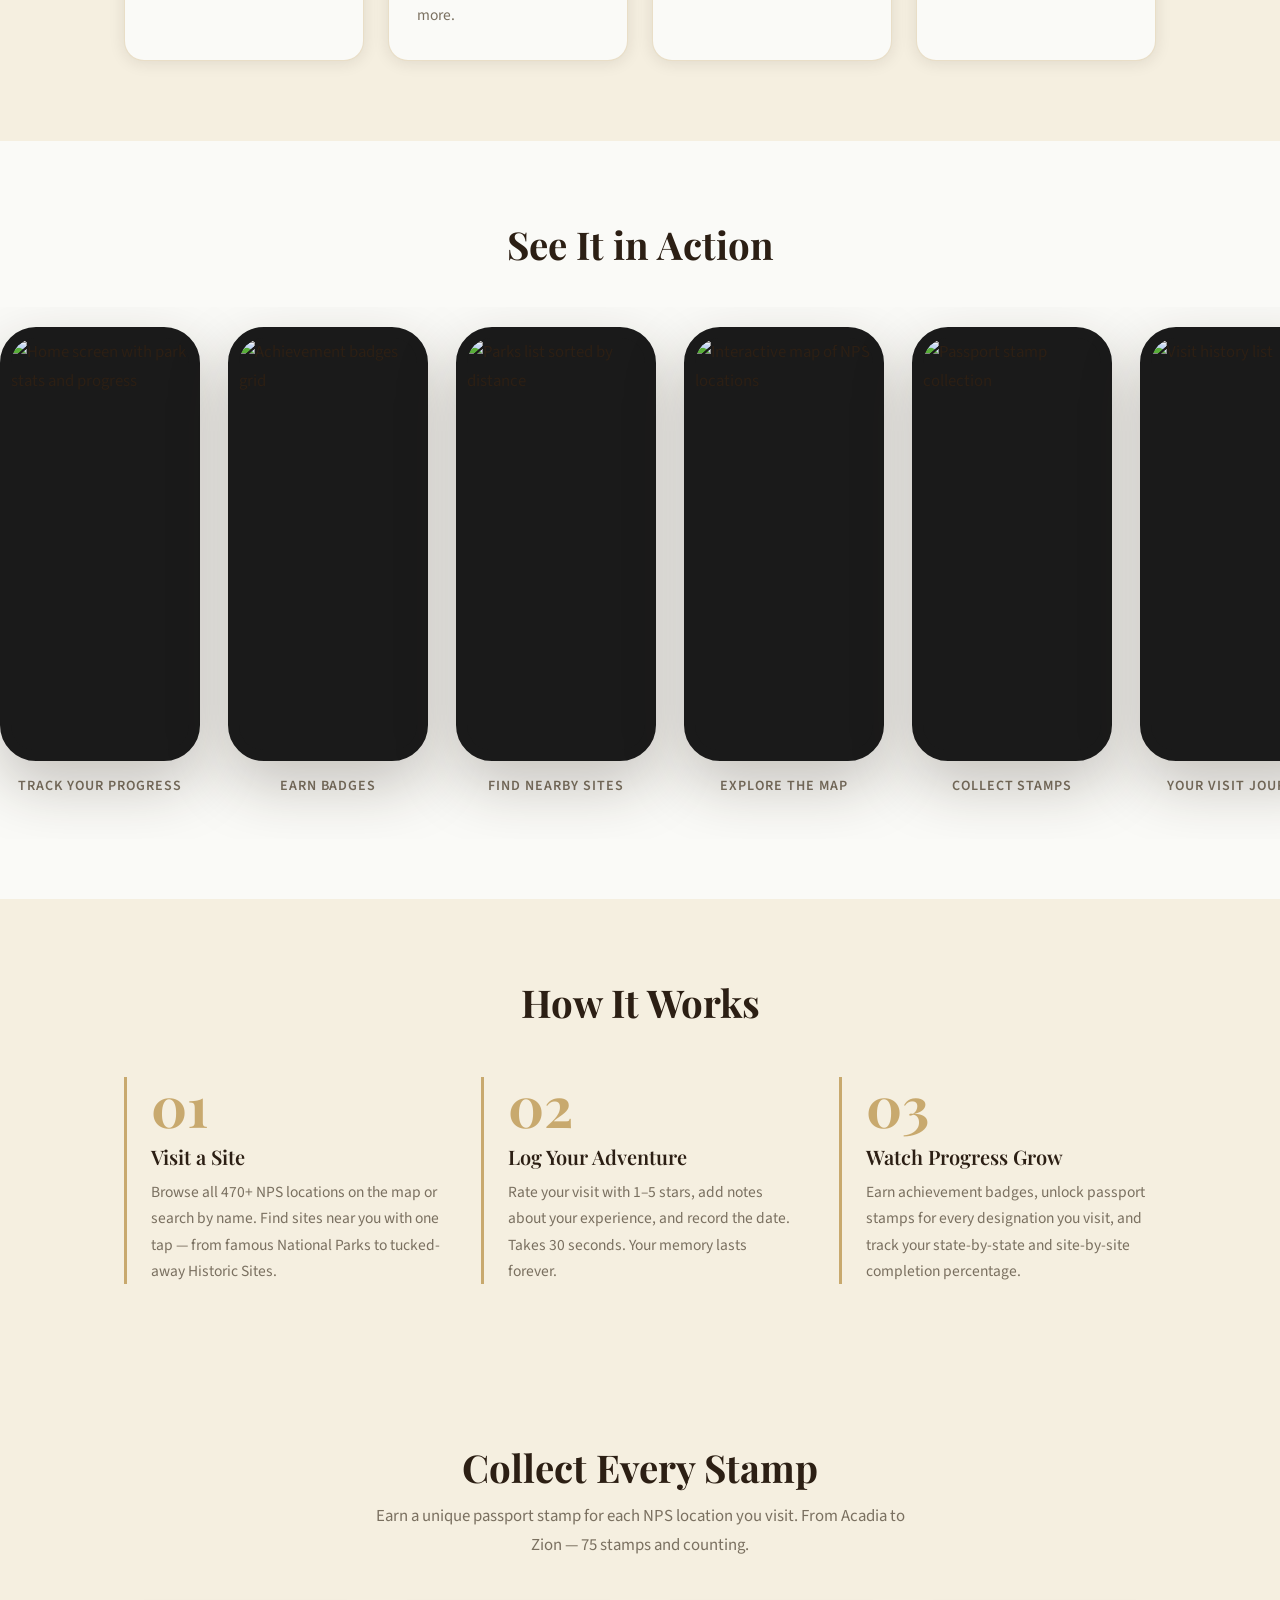
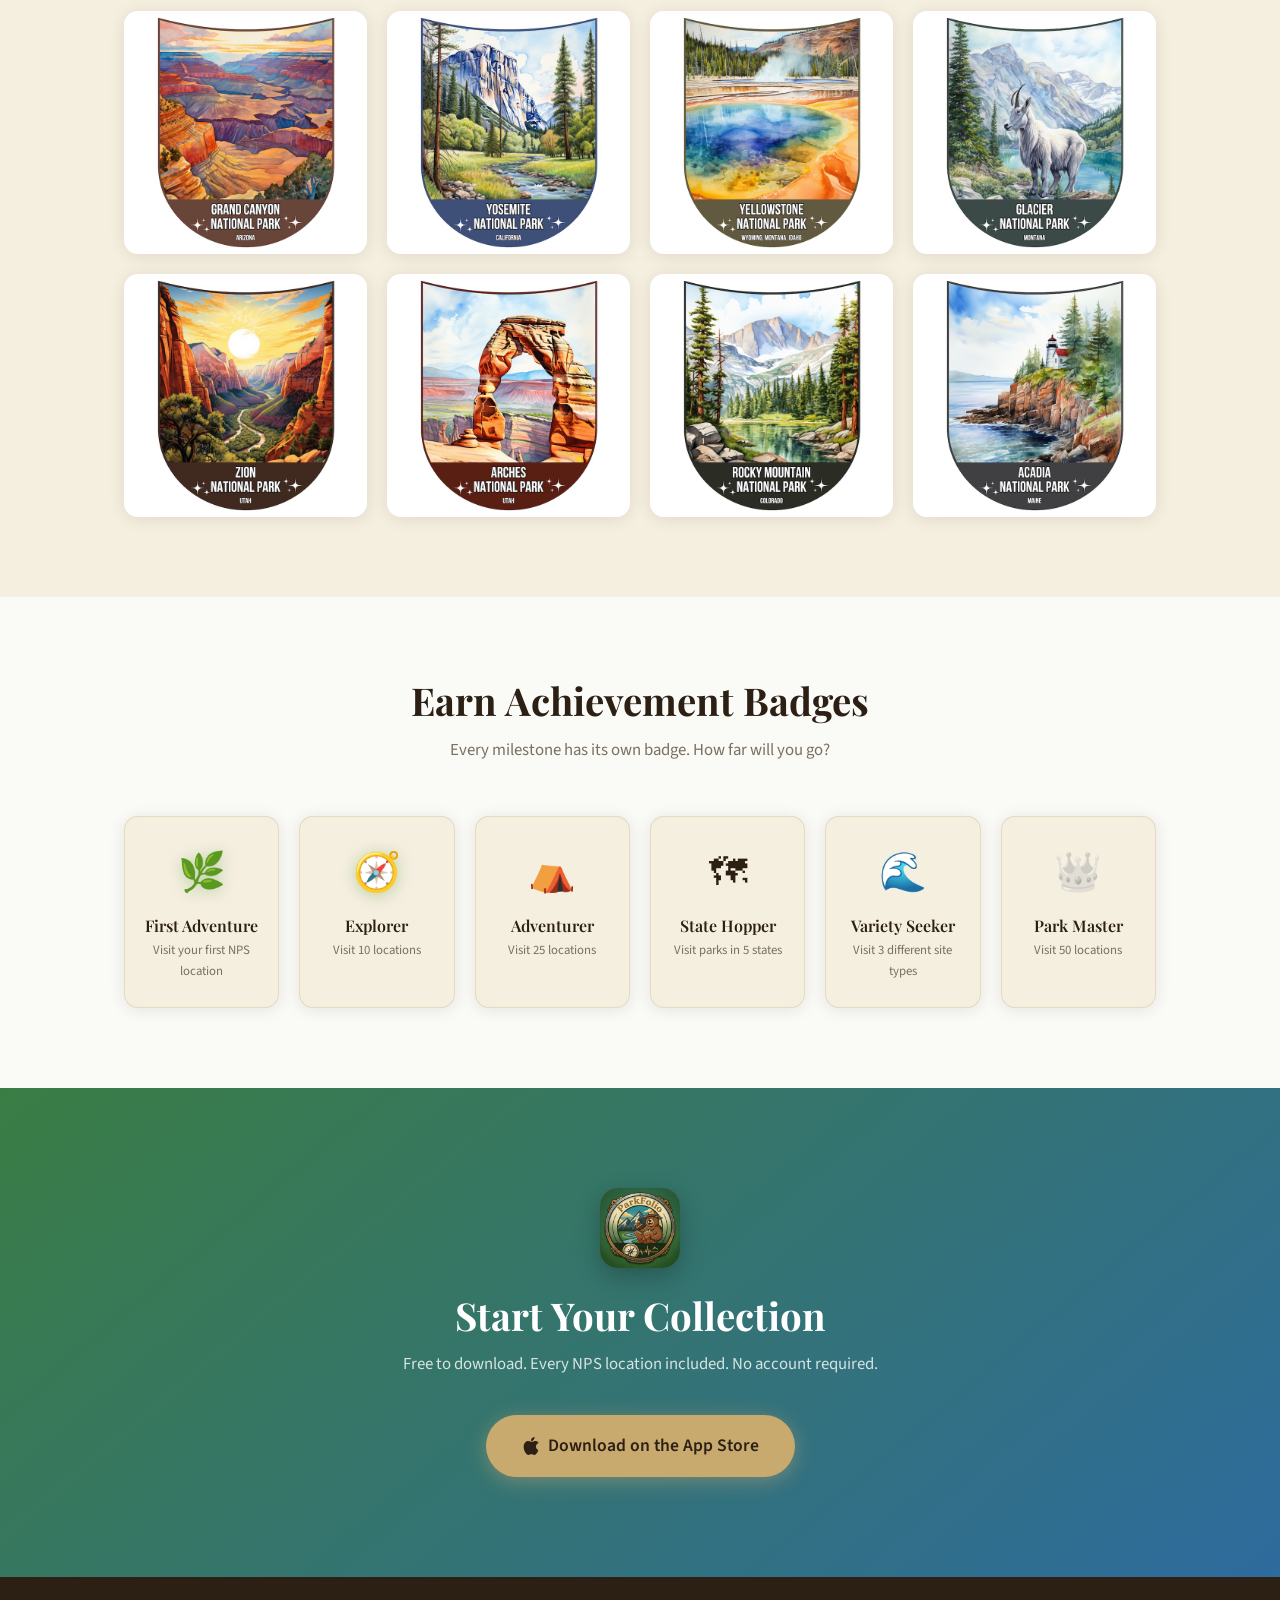
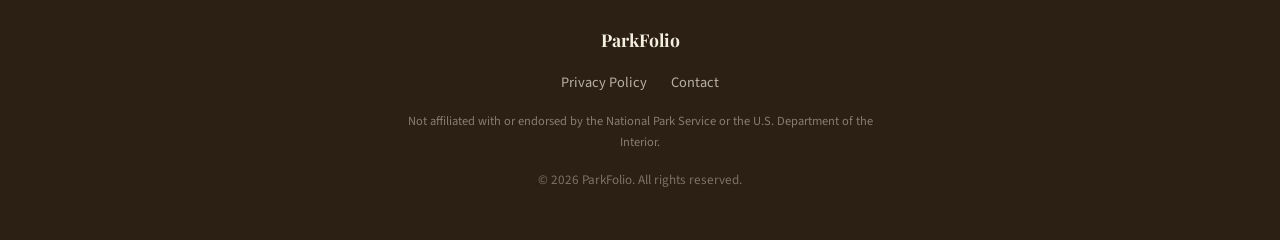
==== commit 76645b90: "Fix nav tree emoji showing alongside real logo Fallback emoji was always visible (display: flex). Ch" ====
--- a/index.html
+++ b/index.html
@@ -22,7 +22,7 @@
     <div class="nav-inner">
       <a href="#" class="nav-logo">
         <span class="nav-icon-wrap">
-          <img src="assets/logo.png" alt="" class="nav-icon" id="nav-logo-img" onerror="this.style.display='none'" />
+          <img src="assets/logo.png" alt="" class="nav-icon" id="nav-logo-img" onerror="this.style.display='none';this.nextElementSibling.style.display='flex'" />
           <span class="nav-icon-fallback" aria-hidden="true">🌲</span>
         </span>
         <span>ParkFolio</span>
--- a/style.css
+++ b/style.css
@@ -172,7 +172,7 @@
   height: 34px;
   border-radius: 8px;
   background: rgba(255,255,255,0.18);
-  display: flex;
+  display: none;
   align-items: center;
   justify-content: center;
   font-size: 1.1rem;
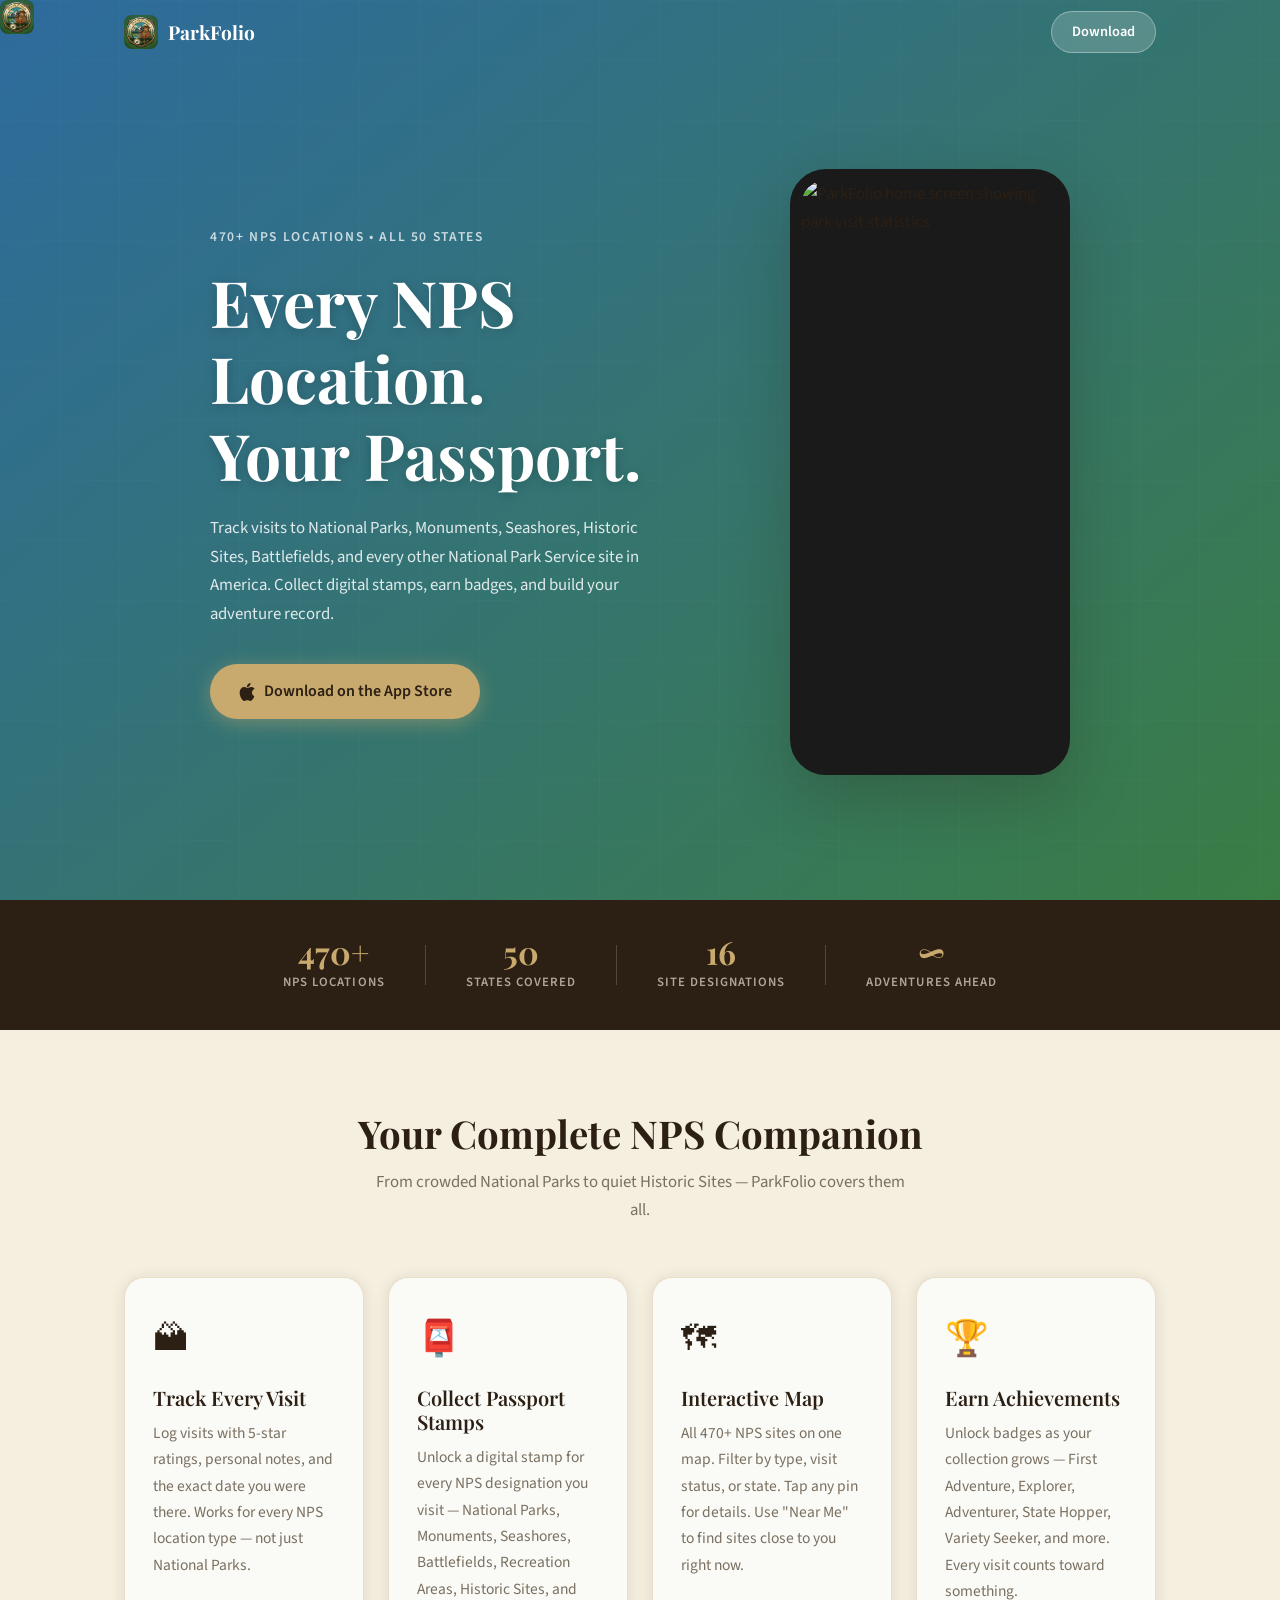
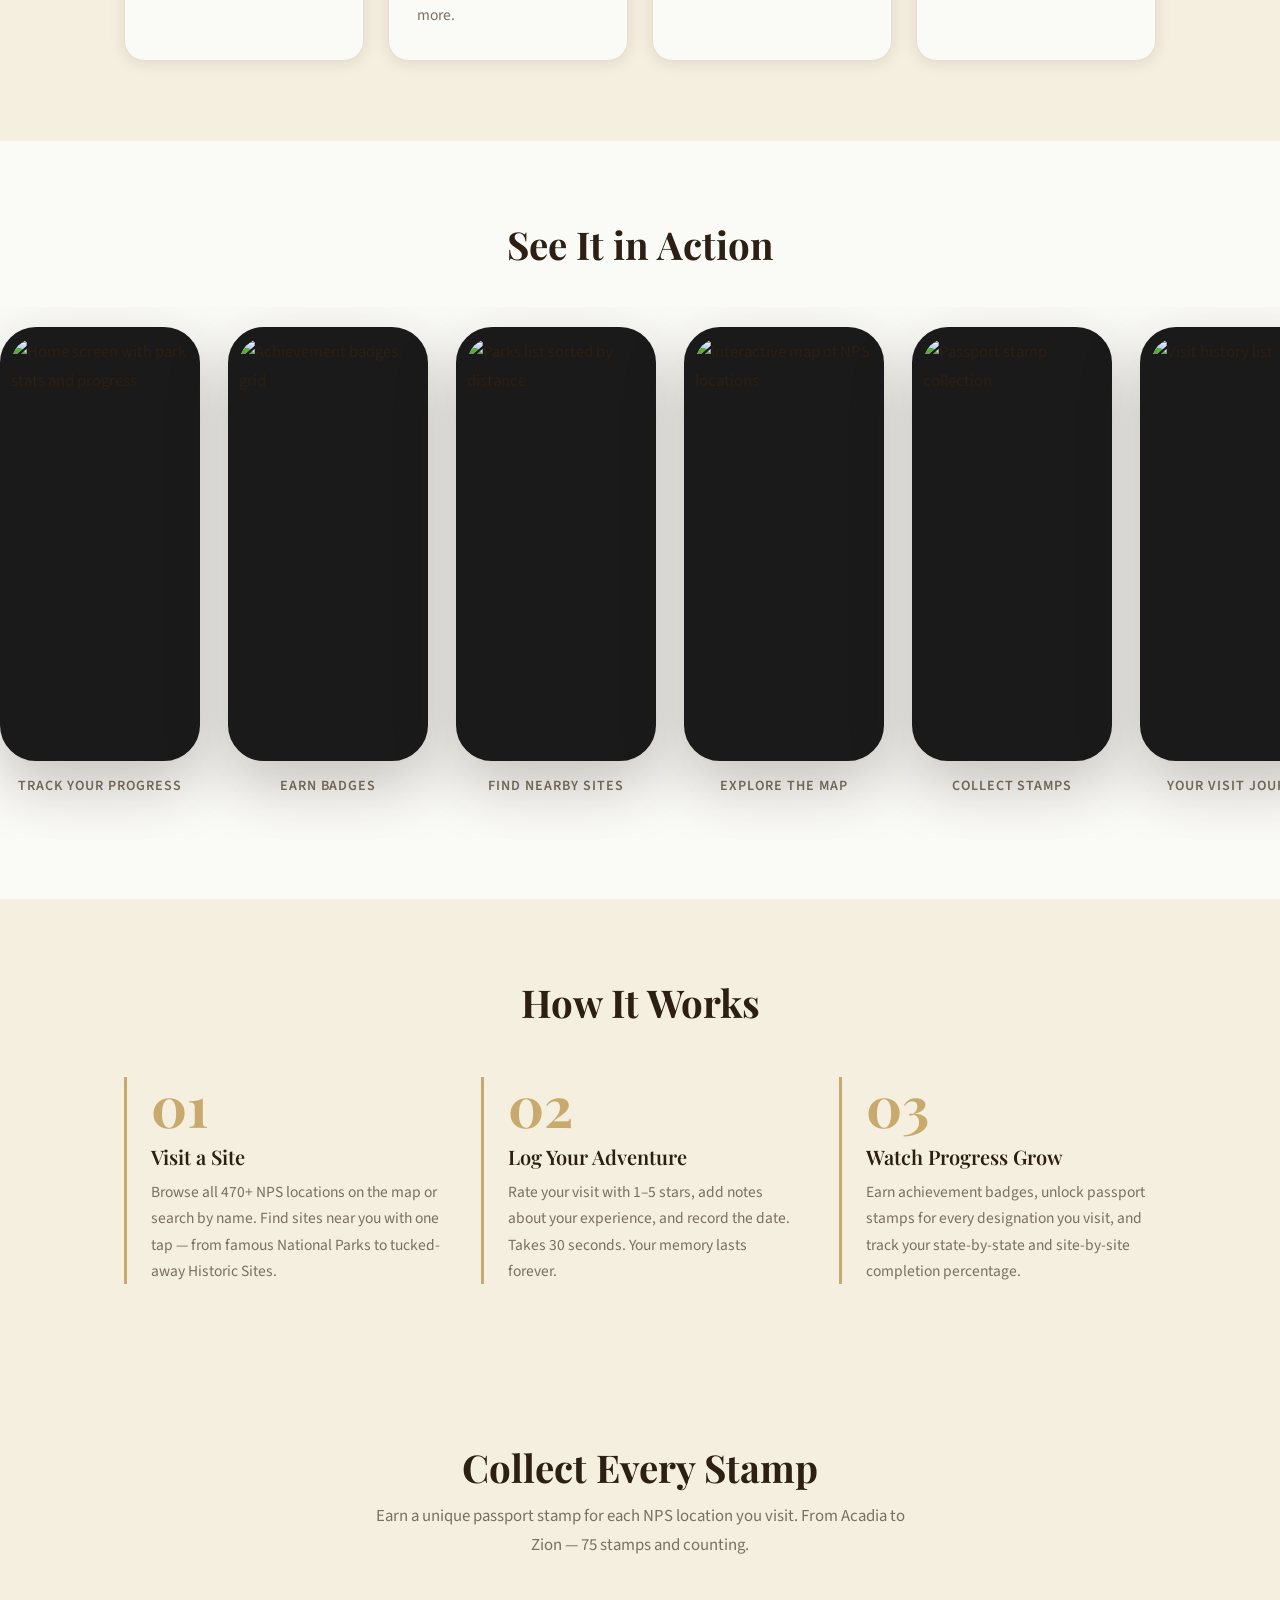
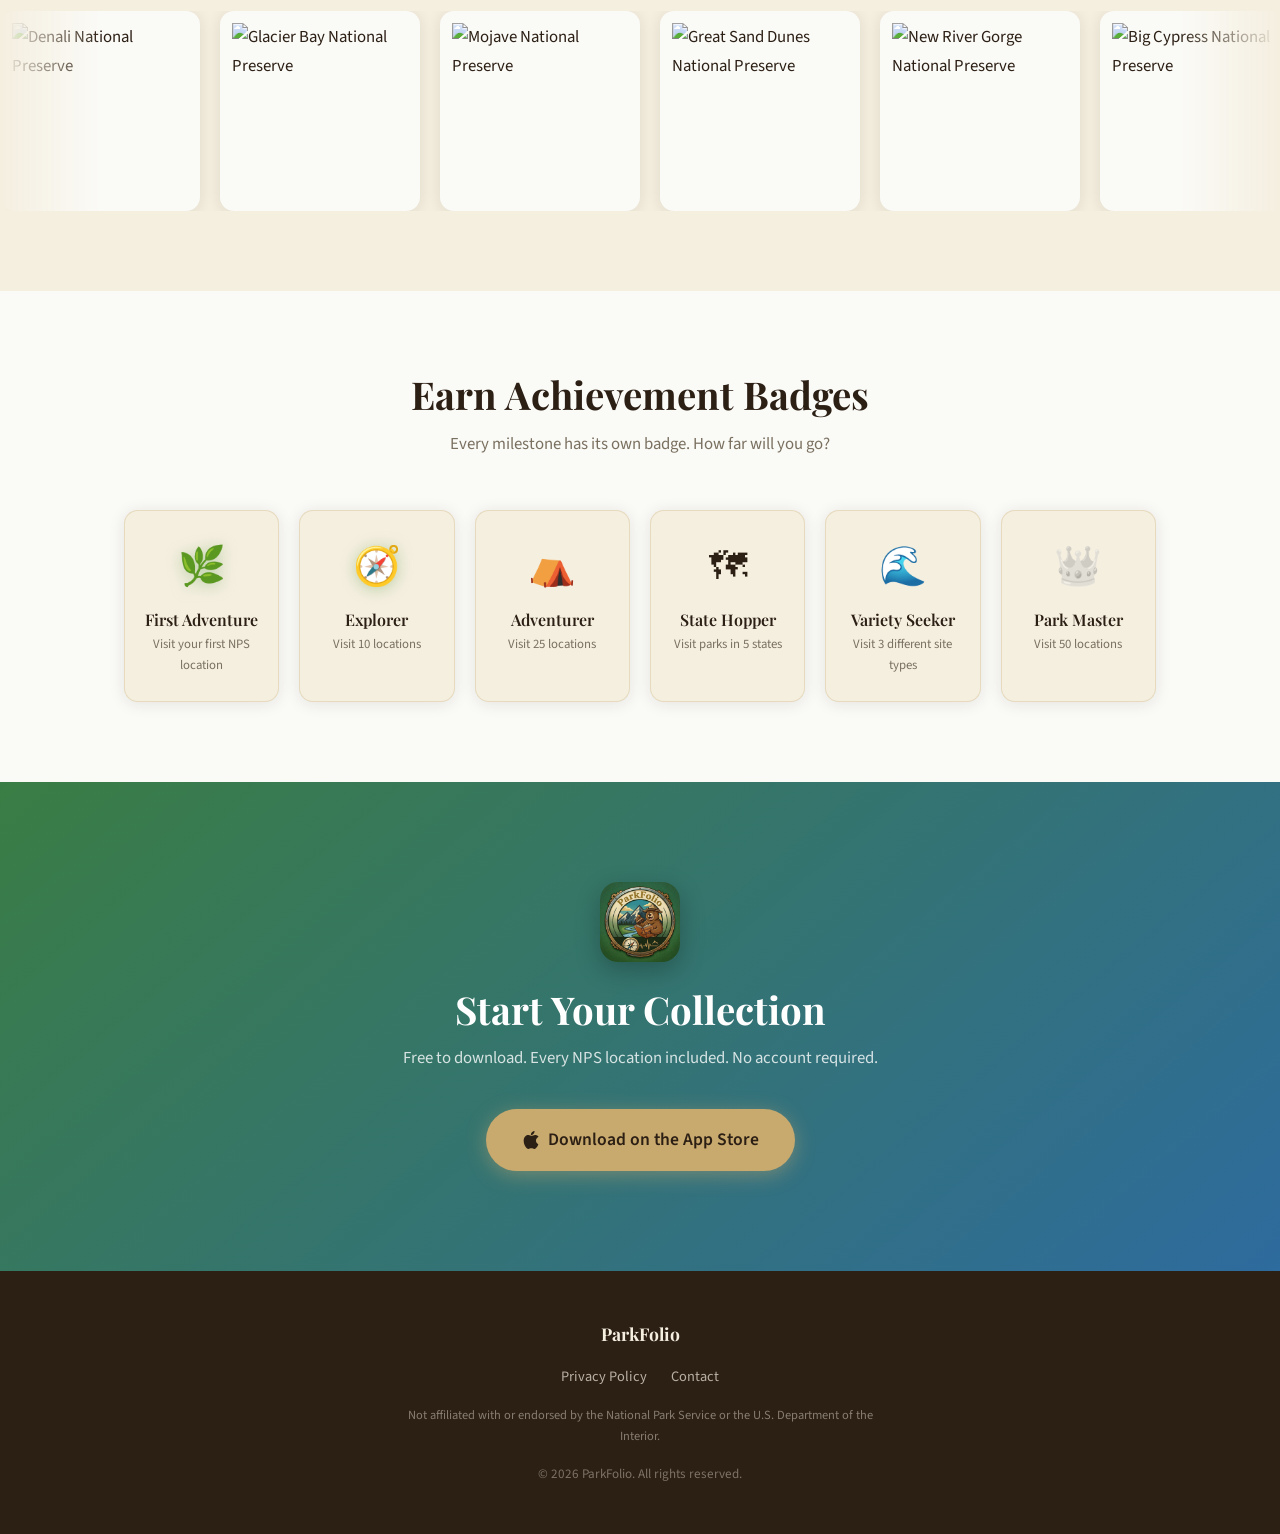
==== commit 938d19a8: "Make stamps section an infinite auto-scrolling carousel Stamps scroll continuously left, pause on ho" ====
--- a/index.html
+++ b/index.html
@@ -205,15 +205,27 @@
     <div class="container">
       <h2 class="section-title reveal">Collect Every Stamp</h2>
       <p class="section-sub reveal">Earn a unique passport stamp for each NPS location you visit. From Acadia to Zion — 75 stamps and counting.</p>
-      <div class="stamps-grid">
-        <div class="stamp-item reveal"><img src="assets/stamps/grca.jpeg" alt="Grand Canyon stamp" /></div>
-        <div class="stamp-item reveal"><img src="assets/stamps/yose.jpeg" alt="Yosemite stamp" /></div>
-        <div class="stamp-item reveal"><img src="assets/stamps/yell.jpeg" alt="Yellowstone stamp" /></div>
-        <div class="stamp-item reveal"><img src="assets/stamps/glac.jpeg" alt="Glacier stamp" /></div>
-        <div class="stamp-item reveal"><img src="assets/stamps/zion.jpeg" alt="Zion stamp" /></div>
-        <div class="stamp-item reveal"><img src="assets/stamps/arch.jpeg" alt="Arches stamp" /></div>
-        <div class="stamp-item reveal"><img src="assets/stamps/romo.jpeg" alt="Rocky Mountain stamp" /></div>
-        <div class="stamp-item reveal"><img src="assets/stamps/acad.jpeg" alt="Acadia stamp" /></div>
+    </div>
+    <div class="stamps-carousel-wrap">
+      <div class="stamps-carousel">
+        <!-- Original set -->
+        <div class="stamp-item"><img src="assets/stamps/denali.svg" alt="Denali National Preserve" /></div>
+        <div class="stamp-item"><img src="assets/stamps/glacier-bay.svg" alt="Glacier Bay National Preserve" /></div>
+        <div class="stamp-item"><img src="assets/stamps/mojave.svg" alt="Mojave National Preserve" /></div>
+        <div class="stamp-item"><img src="assets/stamps/great-sand-dunes.svg" alt="Great Sand Dunes National Preserve" /></div>
+        <div class="stamp-item"><img src="assets/stamps/new-river-gorge.svg" alt="New River Gorge National Preserve" /></div>
+        <div class="stamp-item"><img src="assets/stamps/big-cypress.svg" alt="Big Cypress National Preserve" /></div>
+        <div class="stamp-item"><img src="assets/stamps/wrangell.svg" alt="Wrangell–St. Elias National Preserve" /></div>
+        <div class="stamp-item"><img src="assets/stamps/tallgrass-prairie.svg" alt="Tallgrass Prairie National Preserve" /></div>
+        <!-- Duplicate set for seamless loop -->
+        <div class="stamp-item" aria-hidden="true"><img src="assets/stamps/denali.svg" alt="" /></div>
+        <div class="stamp-item" aria-hidden="true"><img src="assets/stamps/glacier-bay.svg" alt="" /></div>
+        <div class="stamp-item" aria-hidden="true"><img src="assets/stamps/mojave.svg" alt="" /></div>
+        <div class="stamp-item" aria-hidden="true"><img src="assets/stamps/great-sand-dunes.svg" alt="" /></div>
+        <div class="stamp-item" aria-hidden="true"><img src="assets/stamps/new-river-gorge.svg" alt="" /></div>
+        <div class="stamp-item" aria-hidden="true"><img src="assets/stamps/big-cypress.svg" alt="" /></div>
+        <div class="stamp-item" aria-hidden="true"><img src="assets/stamps/wrangell.svg" alt="" /></div>
+        <div class="stamp-item" aria-hidden="true"><img src="assets/stamps/tallgrass-prairie.svg" alt="" /></div>
       </div>
     </div>
   </section>
--- a/style.css
+++ b/style.css
@@ -512,39 +512,61 @@
   font-size: 0.97rem;
 }
 
-/* ---- Stamps Showcase ---- */
+/* ---- Stamps Carousel ---- */
 .stamps-showcase {
   background: var(--parchment);
-}
-
-.stamps-grid {
-  display: grid;
-  grid-template-columns: repeat(4, 1fr);
+  overflow: hidden;
+}
+
+.stamps-carousel-wrap {
+  margin-top: 48px;
+  /* Fade edges */
+  mask-image: linear-gradient(to right, transparent 0%, black 8%, black 92%, transparent 100%);
+  -webkit-mask-image: linear-gradient(to right, transparent 0%, black 8%, black 92%, transparent 100%);
+}
+
+.stamps-carousel {
+  display: flex;
   gap: 20px;
-  margin-top: 48px;
+  width: max-content;
+  animation: stampScroll 28s linear infinite;
+}
+
+.stamps-carousel:hover {
+  animation-play-state: paused;
+}
+
+@keyframes stampScroll {
+  0%   { transform: translateX(0); }
+  100% { transform: translateX(-50%); }
 }
 
 .stamp-item {
+  flex-shrink: 0;
+  width: 200px;
+  height: 200px;
   border-radius: var(--radius-md);
   overflow: hidden;
   box-shadow: var(--shadow-card);
-  aspect-ratio: 1;
+  background: var(--off-white);
   transition: transform 0.2s ease, box-shadow 0.2s ease;
 }
 
 .stamp-item:hover {
-  transform: scale(1.04);
+  transform: scale(1.06);
   box-shadow: 0 8px 32px rgba(44, 31, 20, 0.18);
 }
 
 .stamp-item img {
   width: 100%;
   height: 100%;
-  object-fit: cover;
+  object-fit: contain;
+  padding: 12px;
 }
 
 @media (max-width: 600px) {
-  .stamps-grid { grid-template-columns: repeat(4, 1fr); gap: 10px; }
+  .stamp-item { width: 140px; height: 140px; }
+  .stamps-carousel { gap: 14px; }
 }
 
 /* ---- Achievements ---- */
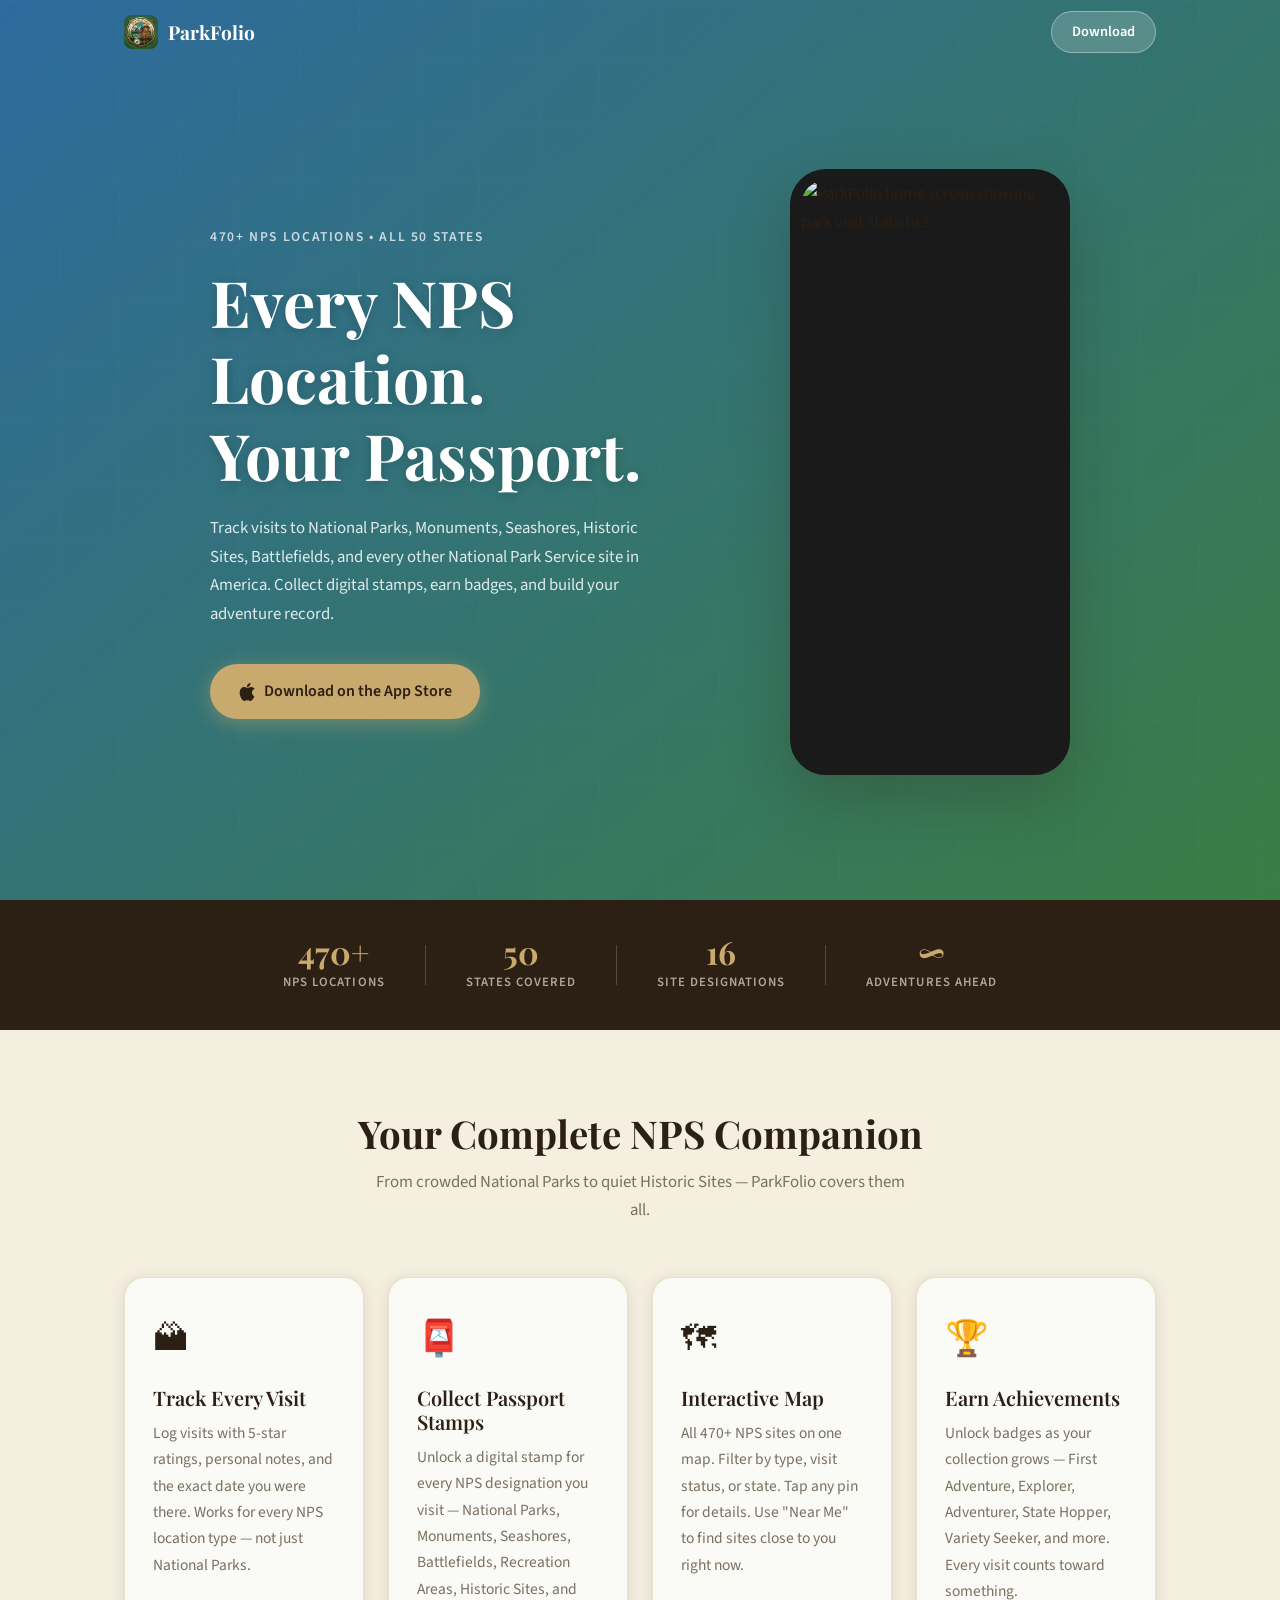
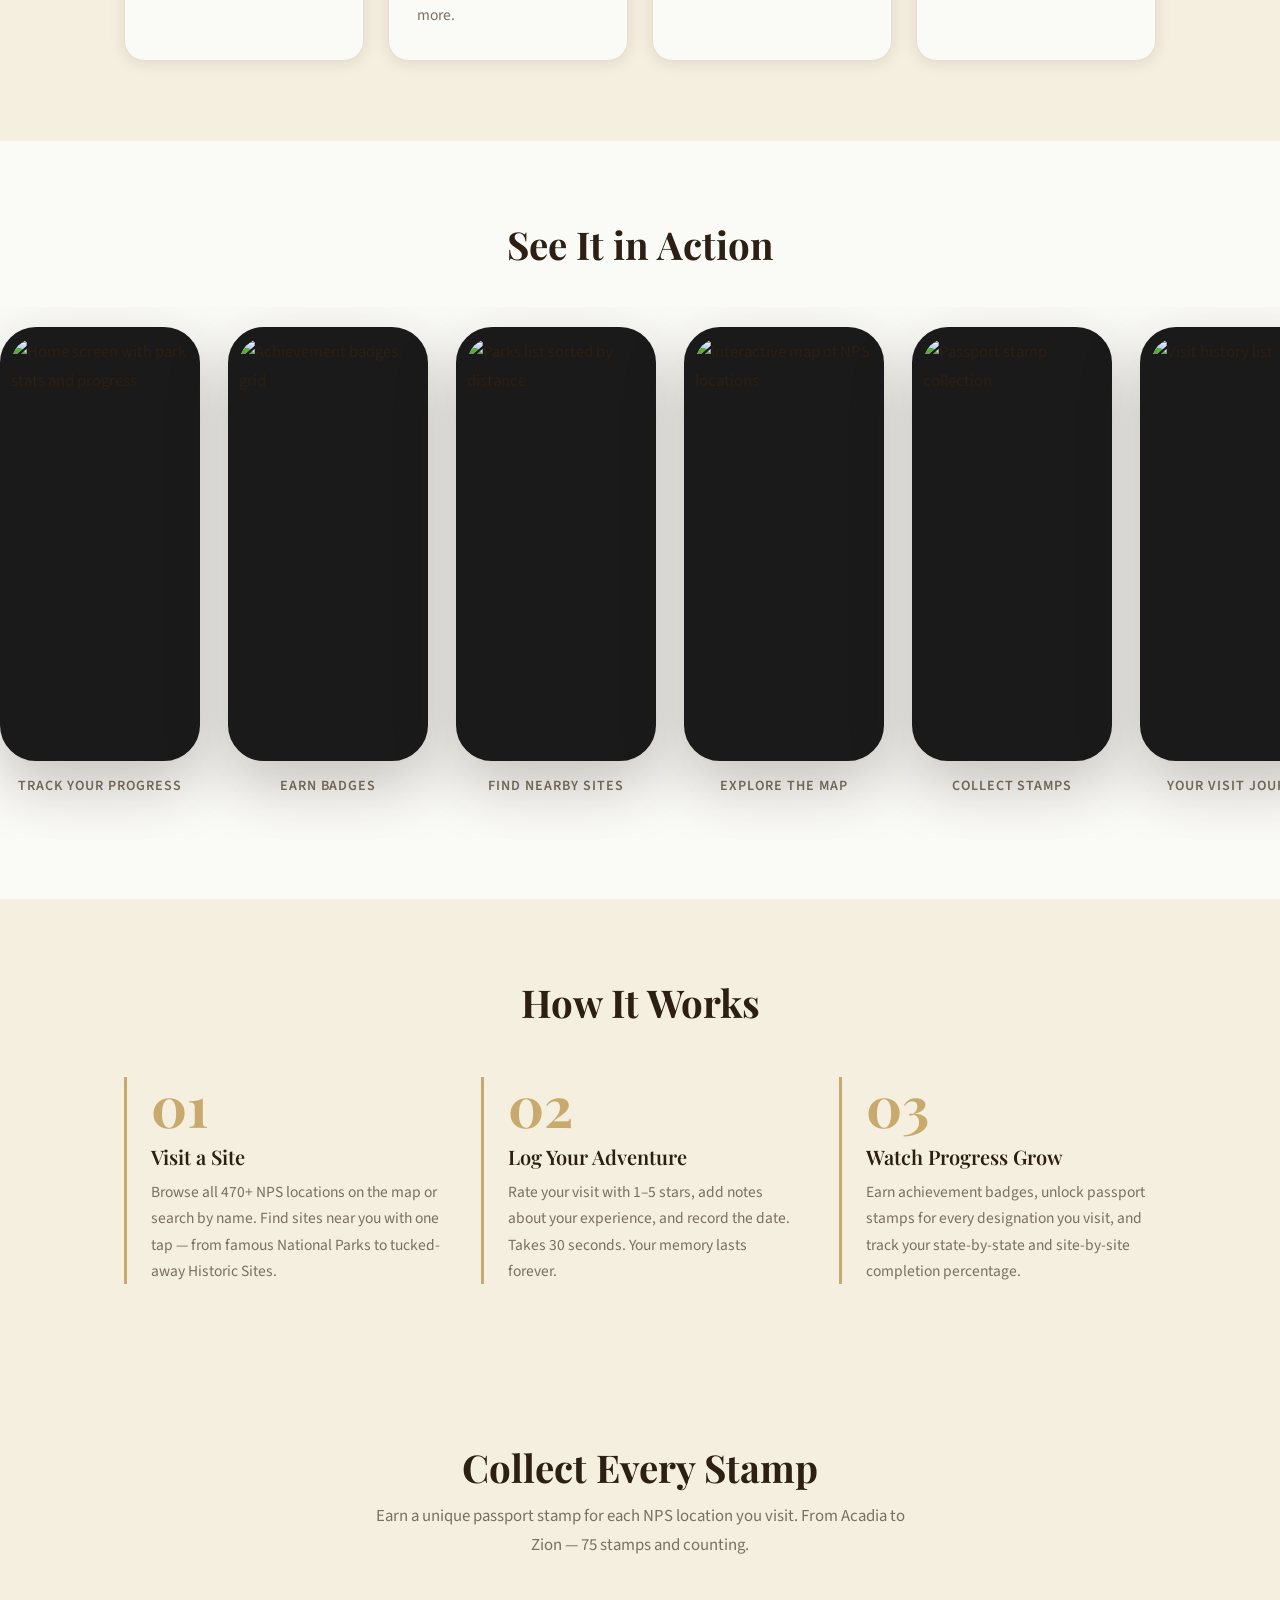
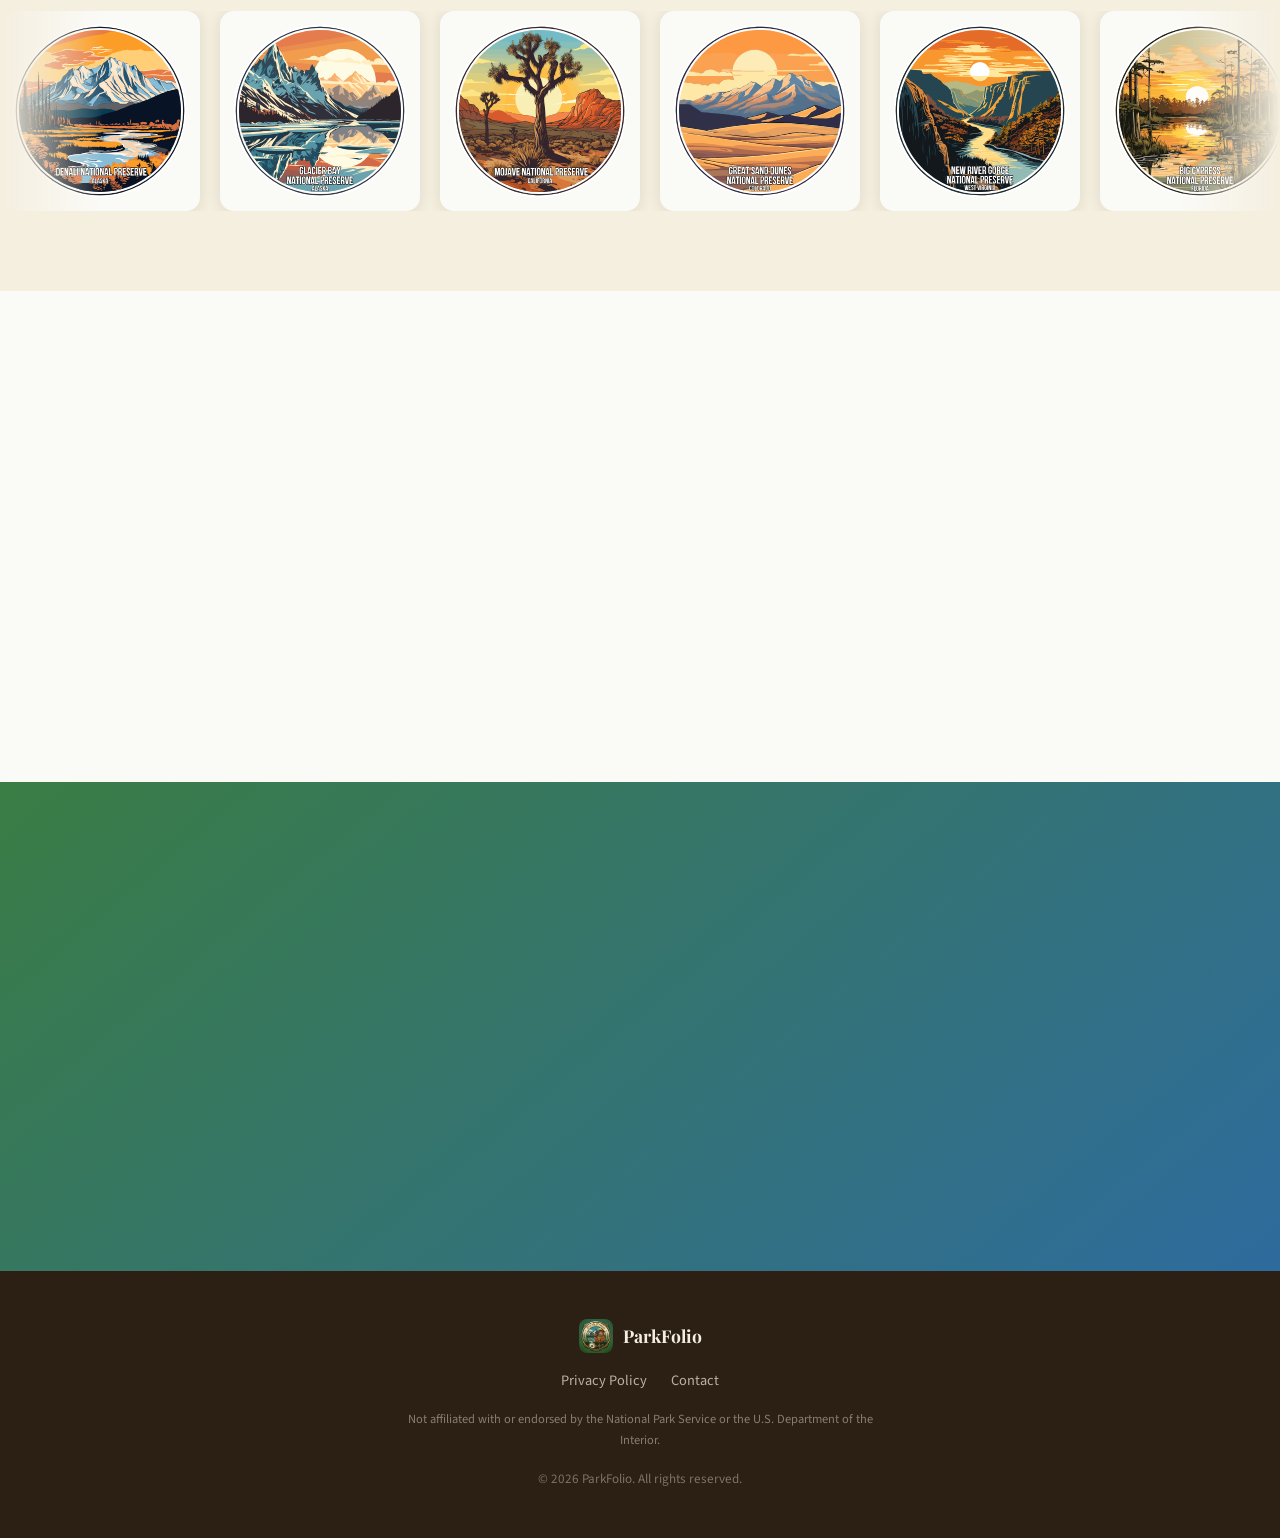
==== commit 889c227c: "Fix footer logo escaping container and overlapping hero section Replaced reused nav-icon class (posi" ====
--- a/index.html
+++ b/index.html
@@ -291,7 +291,7 @@
   <footer class="footer">
     <div class="footer-inner">
       <div class="footer-logo">
-        <img src="assets/logo.png" alt="ParkFolio" class="nav-icon" id="footer-logo-img" />
+        <img src="assets/logo.png" alt="ParkFolio" class="footer-icon" id="footer-logo-img" />
         <span>ParkFolio</span>
       </div>
       <div class="footer-links">
--- a/style.css
+++ b/style.css
@@ -659,6 +659,14 @@
   text-align: center;
 }
 
+.footer-icon {
+  width: 34px;
+  height: 34px;
+  border-radius: 8px;
+  object-fit: cover;
+  flex-shrink: 0;
+}
+
 .footer-logo {
   display: flex;
   align-items: center;
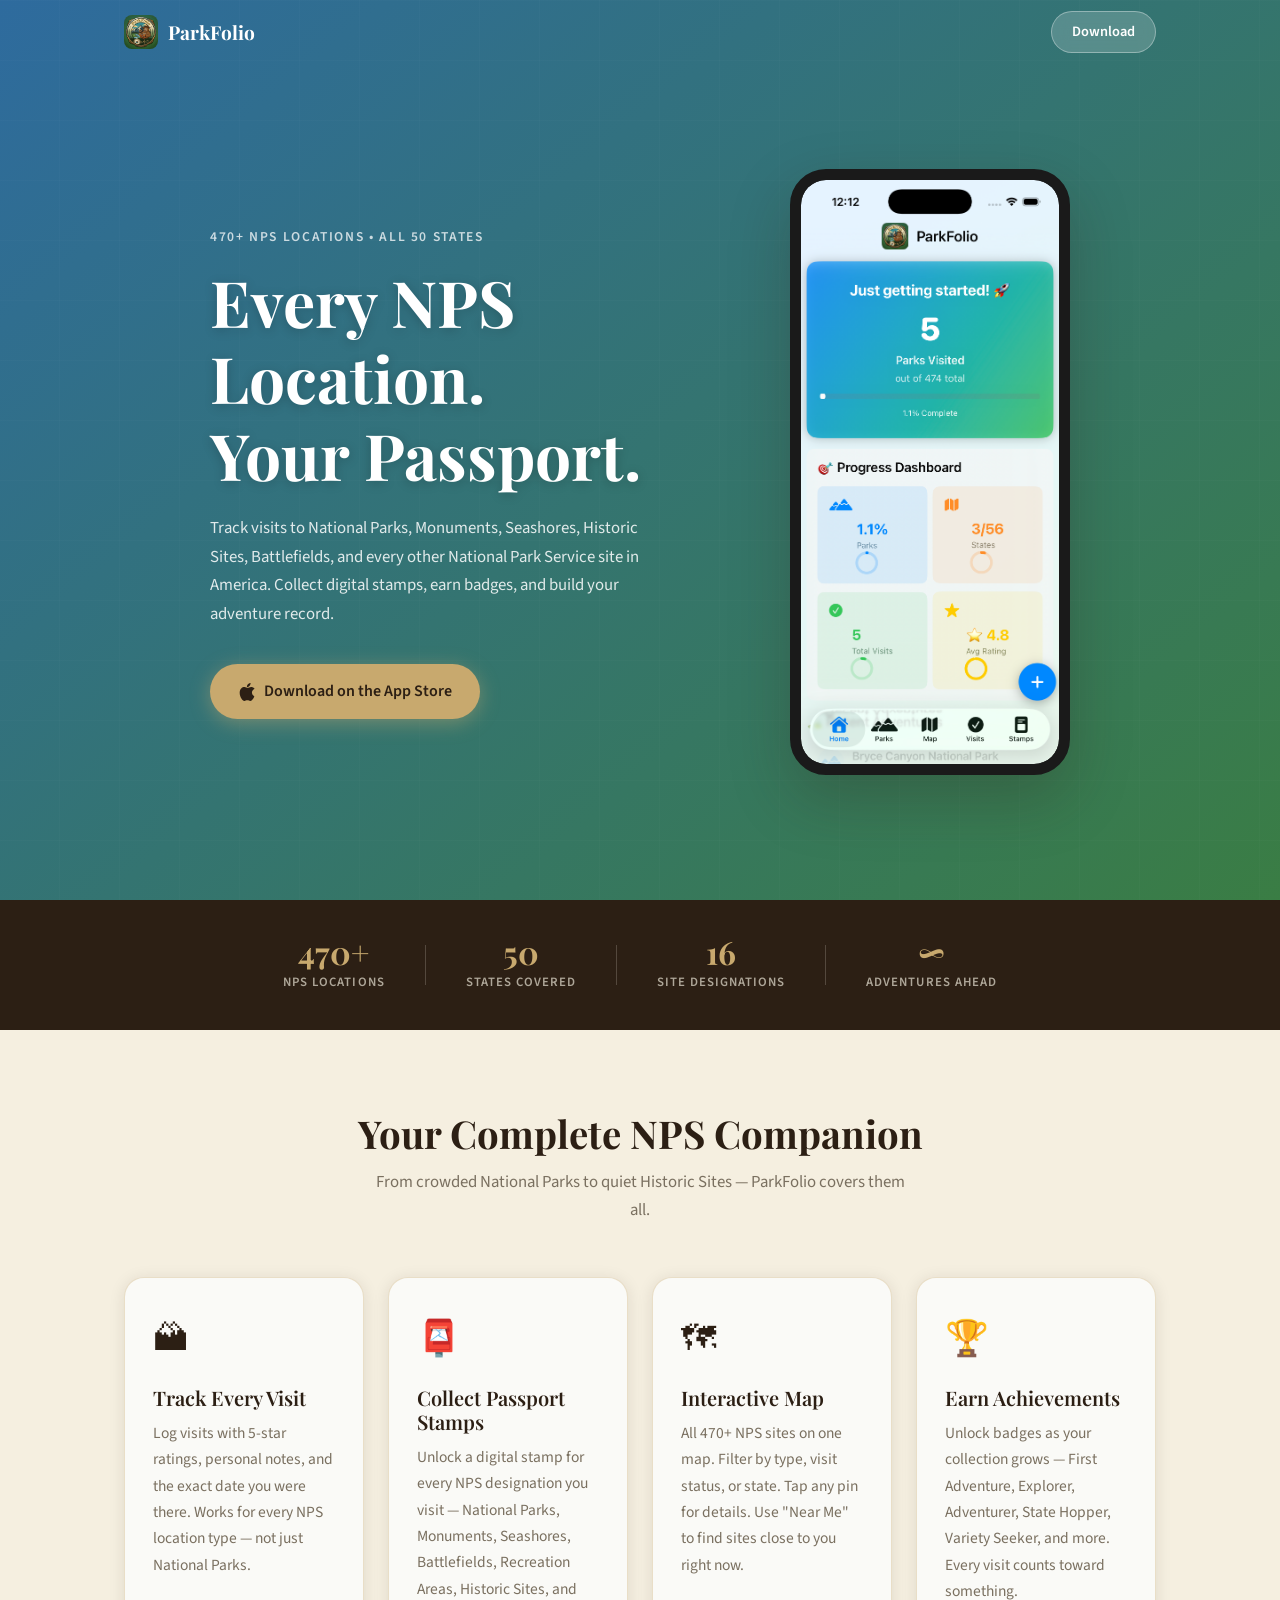
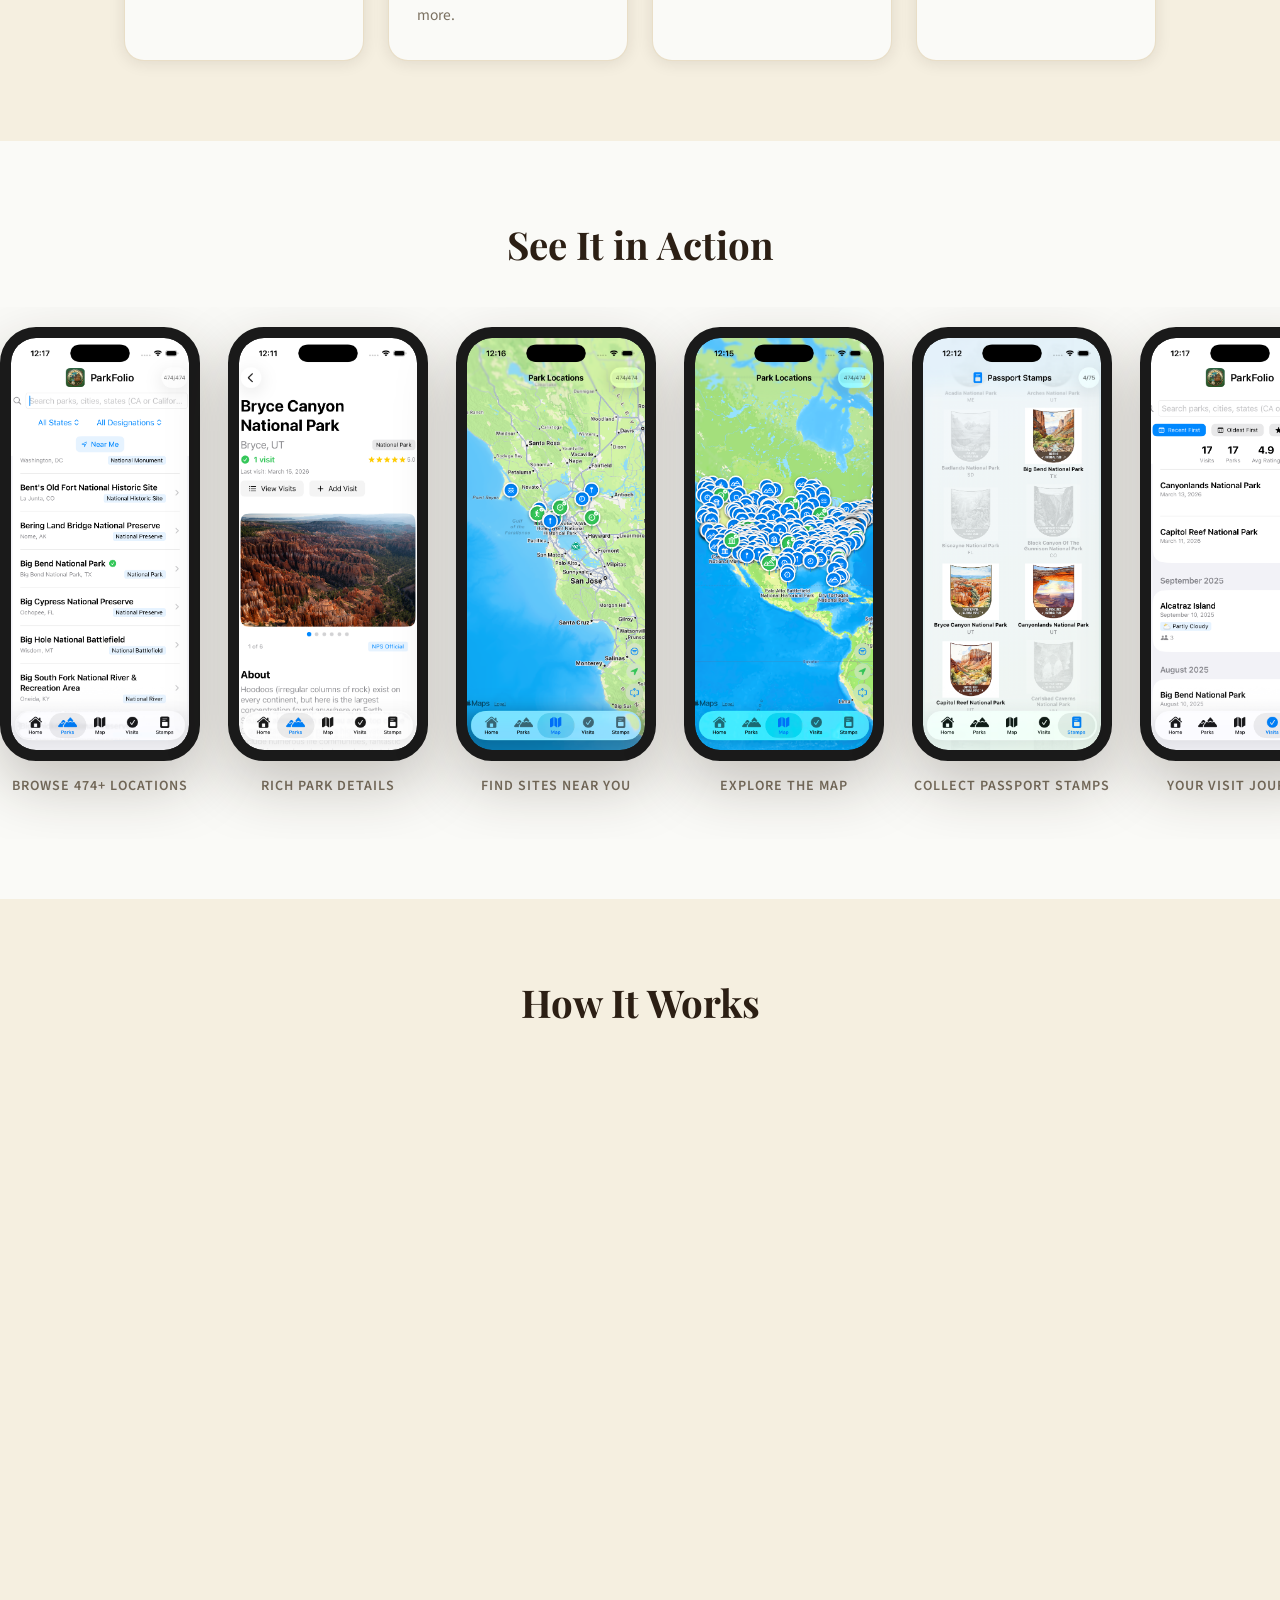
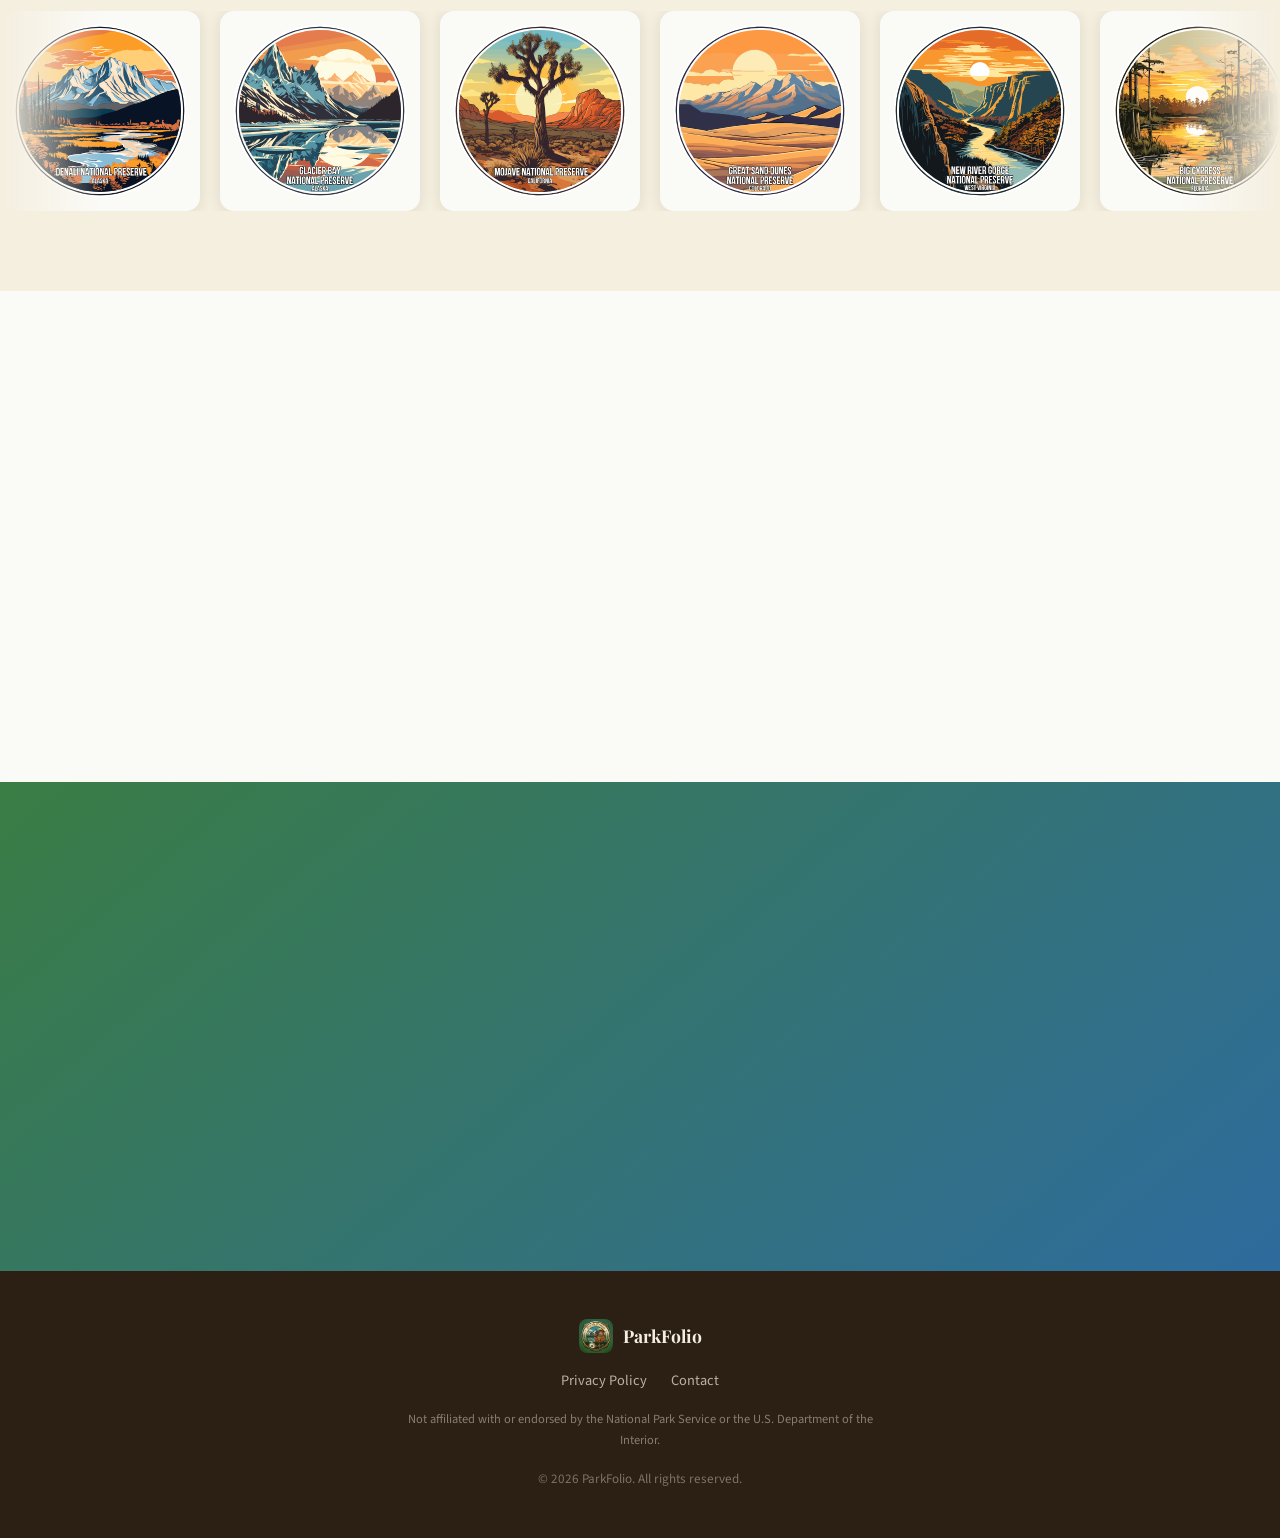
==== commit 1f9ef618: "Add real app screenshots from AppImages - Hero phone now shows HomePage.png (progress dashboard) - S" ====
--- a/index.html
+++ b/index.html
@@ -7,7 +7,7 @@
   <meta name="description" content="Track visits to all 470+ National Park Service locations. Collect digital passport stamps, earn achievement badges, and explore an interactive map of every NPS site in America." />
   <meta property="og:title" content="ParkFolio — Every NPS Location. Your Passport." />
   <meta property="og:description" content="Track visits to all 470+ NPS locations. Collect stamps, earn badges, explore the map." />
-  <meta property="og:image" content="assets/screenshot-1.png" />
+  <meta property="og:image" content="assets/AppImages/HomePage.png" />
   <meta property="og:type" content="website" />
   <link rel="icon" type="image/png" href="assets/logo.png" />
   <link rel="preconnect" href="https://fonts.googleapis.com" />
@@ -47,11 +47,7 @@
     </div>
     <div class="hero-phone fade-in fade-in-delay">
       <div class="phone-frame">
-        <img src="assets/screenshot-1.png" alt="ParkFolio home screen showing park visit statistics" class="phone-screen" id="hero-screenshot" />
-        <div class="phone-placeholder" id="hero-placeholder">
-          <span>📍</span>
-          <p>App Screenshot</p>
-        </div>
+        <img src="assets/AppImages/HomePage.png" alt="ParkFolio home screen showing park visit statistics and progress dashboard" class="phone-screen" id="hero-screenshot" />
       </div>
     </div>
   </section>
@@ -120,55 +116,37 @@
       <div class="screenshots-track">
         <figure class="screenshot-item reveal">
           <div class="phone-frame phone-sm">
-            <img src="assets/screenshot-1.png" alt="Home screen with park stats and progress" class="phone-screen" />
-            <div class="phone-placeholder">
-              <span>🏠</span><p>Home</p>
-            </div>
-          </div>
-          <figcaption>Track your progress</figcaption>
-        </figure>
-        <figure class="screenshot-item reveal">
-          <div class="phone-frame phone-sm">
-            <img src="assets/screenshot-2.png" alt="Achievement badges grid" class="phone-screen" />
-            <div class="phone-placeholder">
-              <span>🏆</span><p>Achievements</p>
-            </div>
-          </div>
-          <figcaption>Earn badges</figcaption>
-        </figure>
-        <figure class="screenshot-item reveal">
-          <div class="phone-frame phone-sm">
-            <img src="assets/screenshot-3.png" alt="Parks list sorted by distance" class="phone-screen" />
-            <div class="phone-placeholder">
-              <span>📍</span><p>Near Me</p>
-            </div>
-          </div>
-          <figcaption>Find nearby sites</figcaption>
-        </figure>
-        <figure class="screenshot-item reveal">
-          <div class="phone-frame phone-sm">
-            <img src="assets/screenshot-4.png" alt="Interactive map of NPS locations" class="phone-screen" />
-            <div class="phone-placeholder">
-              <span>🗺</span><p>Map</p>
-            </div>
+            <img src="assets/AppImages/ParksList.png" alt="Parks list showing 474 NPS locations with search and filter" class="phone-screen" />
+          </div>
+          <figcaption>Browse 474+ locations</figcaption>
+        </figure>
+        <figure class="screenshot-item reveal">
+          <div class="phone-frame phone-sm">
+            <img src="assets/AppImages/ParkDetails.png" alt="Bryce Canyon National Park detail page with photo gallery" class="phone-screen" />
+          </div>
+          <figcaption>Rich park details</figcaption>
+        </figure>
+        <figure class="screenshot-item reveal">
+          <div class="phone-frame phone-sm">
+            <img src="assets/AppImages/NearMe.png" alt="Map zoomed in showing NPS sites near current location" class="phone-screen" />
+          </div>
+          <figcaption>Find sites near you</figcaption>
+        </figure>
+        <figure class="screenshot-item reveal">
+          <div class="phone-frame phone-sm">
+            <img src="assets/AppImages/MapView.png" alt="Interactive map showing all 474 NPS locations across the US" class="phone-screen" />
           </div>
           <figcaption>Explore the map</figcaption>
         </figure>
         <figure class="screenshot-item reveal">
           <div class="phone-frame phone-sm">
-            <img src="assets/screenshot-5.png" alt="Passport stamp collection" class="phone-screen" />
-            <div class="phone-placeholder">
-              <span>📮</span><p>Stamps</p>
-            </div>
-          </div>
-          <figcaption>Collect stamps</figcaption>
-        </figure>
-        <figure class="screenshot-item reveal">
-          <div class="phone-frame phone-sm">
-            <img src="assets/screenshot-6.png" alt="Visit history list" class="phone-screen" />
-            <div class="phone-placeholder">
-              <span>📖</span><p>History</p>
-            </div>
+            <img src="assets/AppImages/Stamps.png" alt="Passport stamp collection grid showing earned and locked stamps" class="phone-screen" />
+          </div>
+          <figcaption>Collect passport stamps</figcaption>
+        </figure>
+        <figure class="screenshot-item reveal">
+          <div class="phone-frame phone-sm">
+            <img src="assets/AppImages/VisitsList.png" alt="Visit history list grouped by month with ratings" class="phone-screen" />
           </div>
           <figcaption>Your visit journal</figcaption>
         </figure>
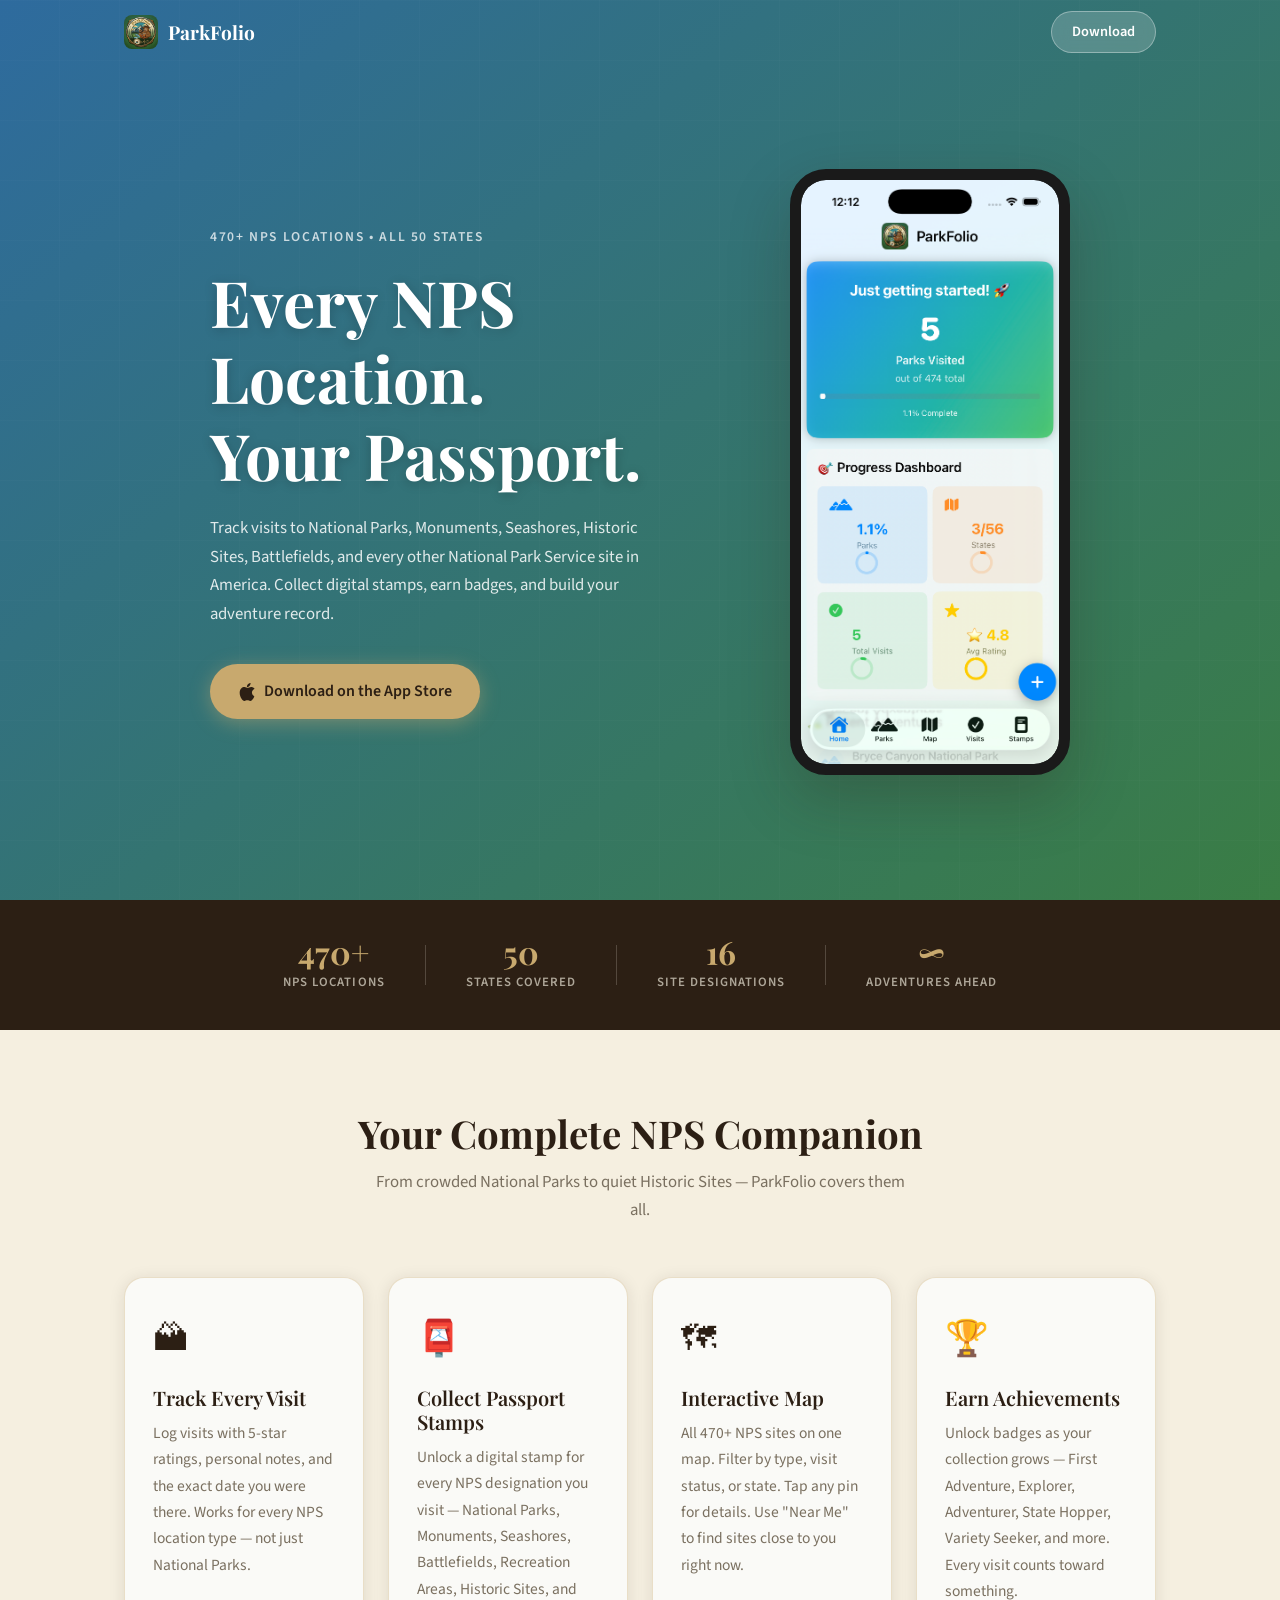
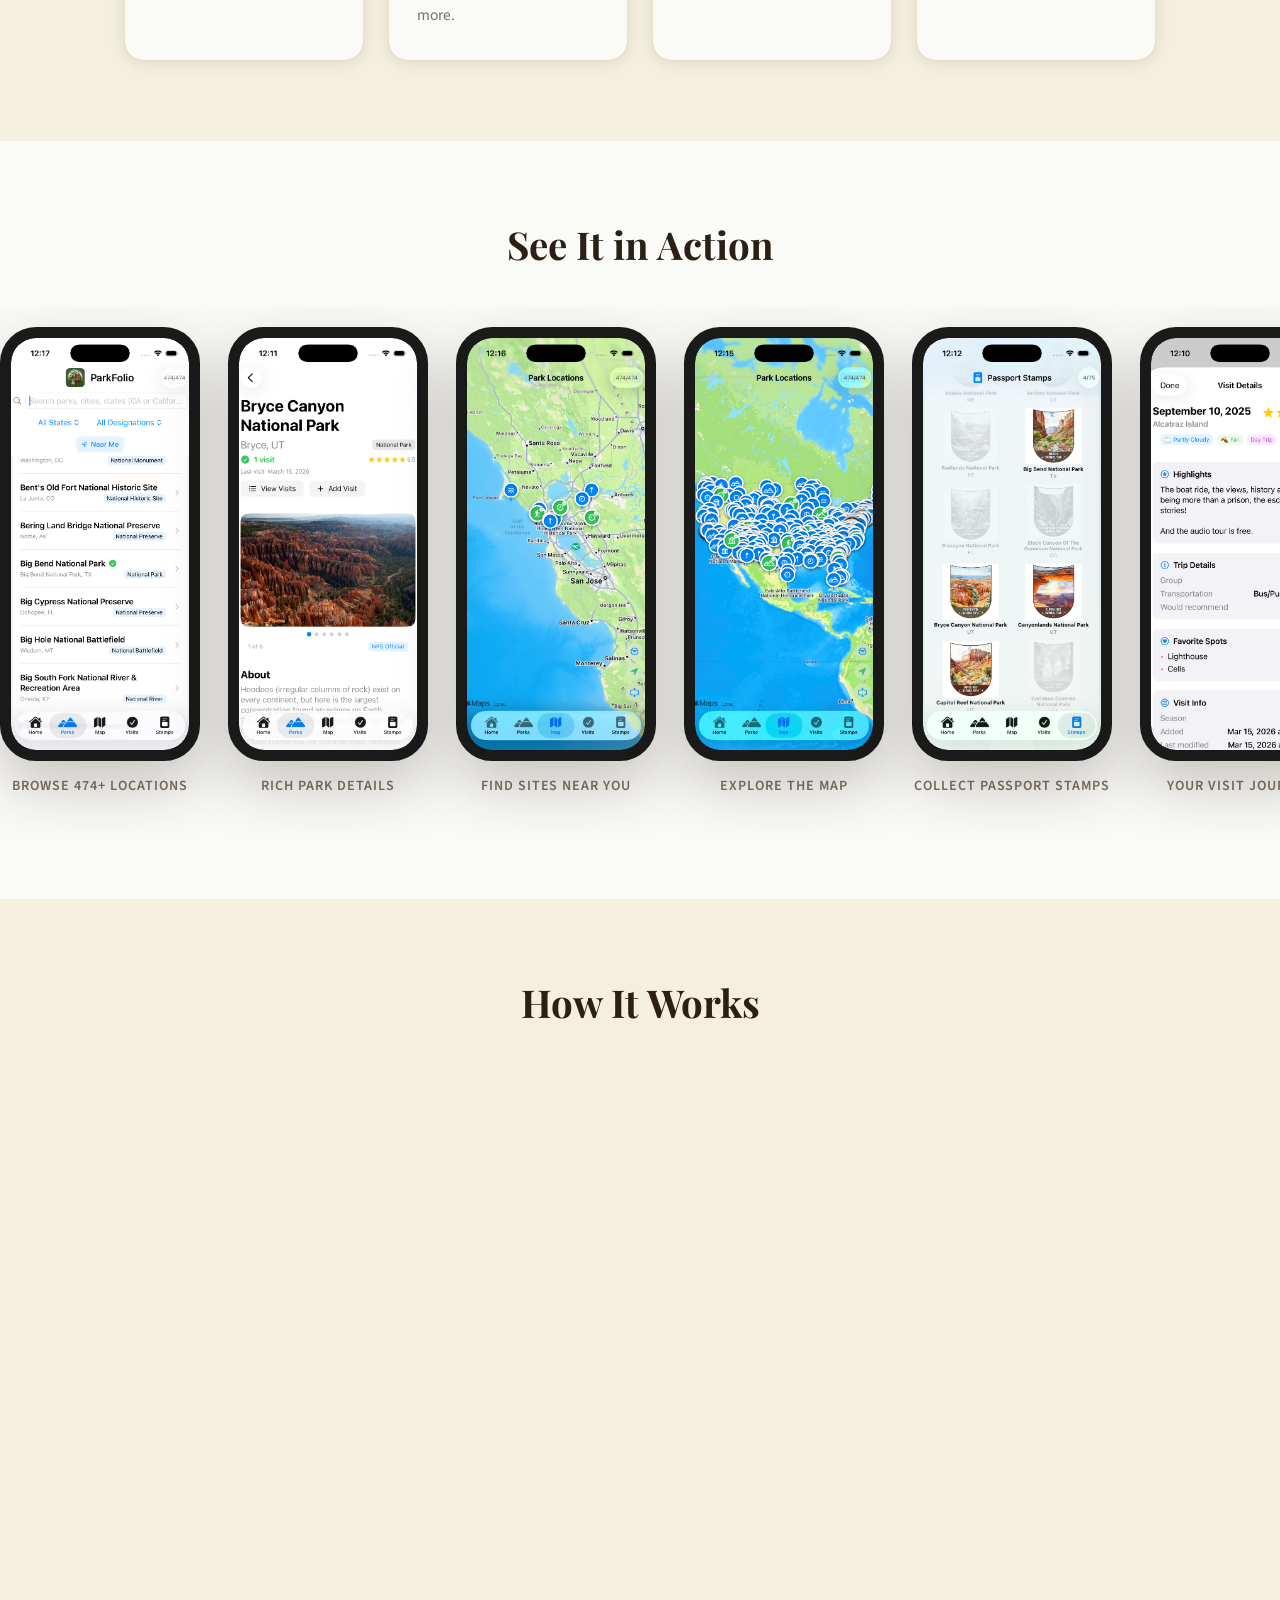
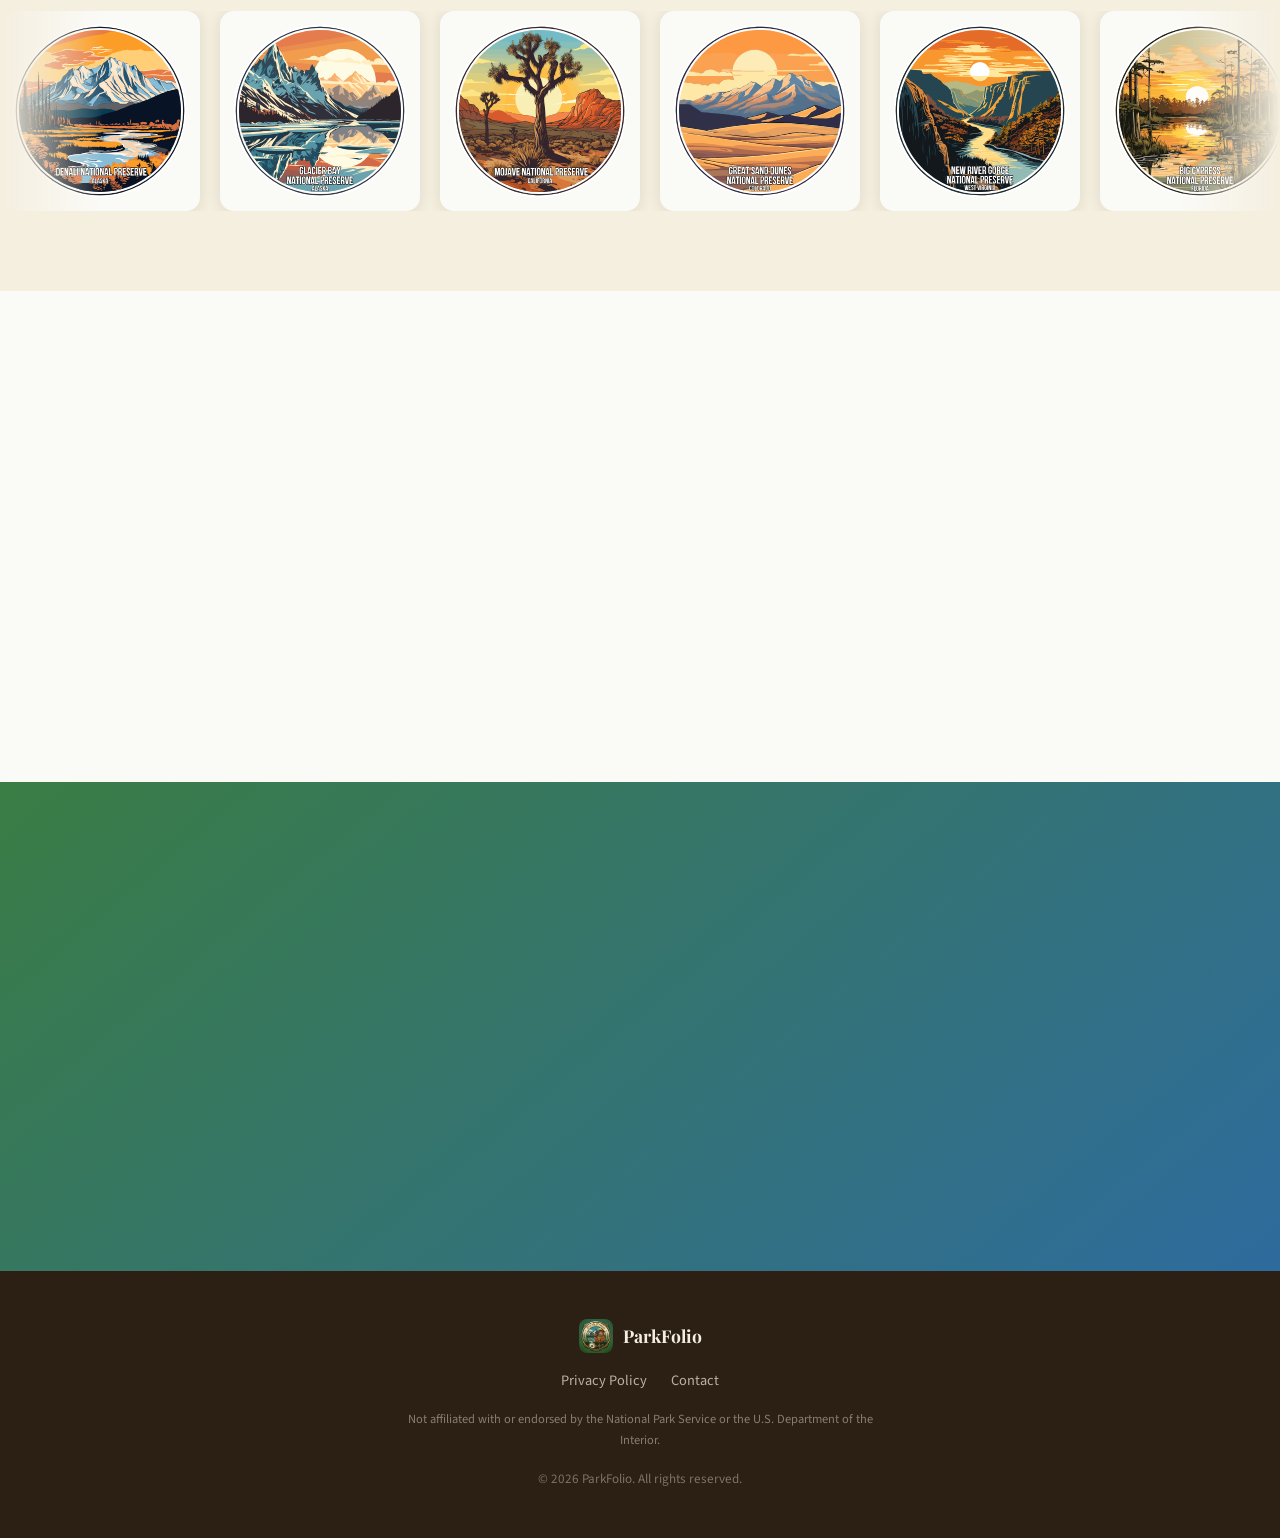
==== commit bba85220: "Swap screenshot 6 from VisitsList to Visits1 (visit detail view) Co-Authored-By: Claude Sonnet 4.6 <" ====
--- a/index.html
+++ b/index.html
@@ -9,7 +9,8 @@
   <meta property="og:description" content="Track visits to all 470+ NPS locations. Collect stamps, earn badges, explore the map." />
   <meta property="og:image" content="assets/AppImages/HomePage.png" />
   <meta property="og:type" content="website" />
-  <link rel="icon" type="image/png" href="assets/logo.png" />
+  <link rel="icon" type="image/png" href="assets/logo.png" sizes="any" />
+  <link rel="apple-touch-icon" href="assets/logo.png" />
   <link rel="preconnect" href="https://fonts.googleapis.com" />
   <link rel="preconnect" href="https://fonts.gstatic.com" crossorigin />
   <link href="https://fonts.googleapis.com/css2?family=Playfair+Display:wght@600;700&family=Source+Sans+3:wght@400;600&display=swap" rel="stylesheet" />
@@ -146,7 +147,7 @@
         </figure>
         <figure class="screenshot-item reveal">
           <div class="phone-frame phone-sm">
-            <img src="assets/AppImages/VisitsList.png" alt="Visit history list grouped by month with ratings" class="phone-screen" />
+            <img src="assets/AppImages/Visits1.png" alt="Visit details showing highlights, trip info and favorite spots" class="phone-screen" />
           </div>
           <figcaption>Your visit journal</figcaption>
         </figure>
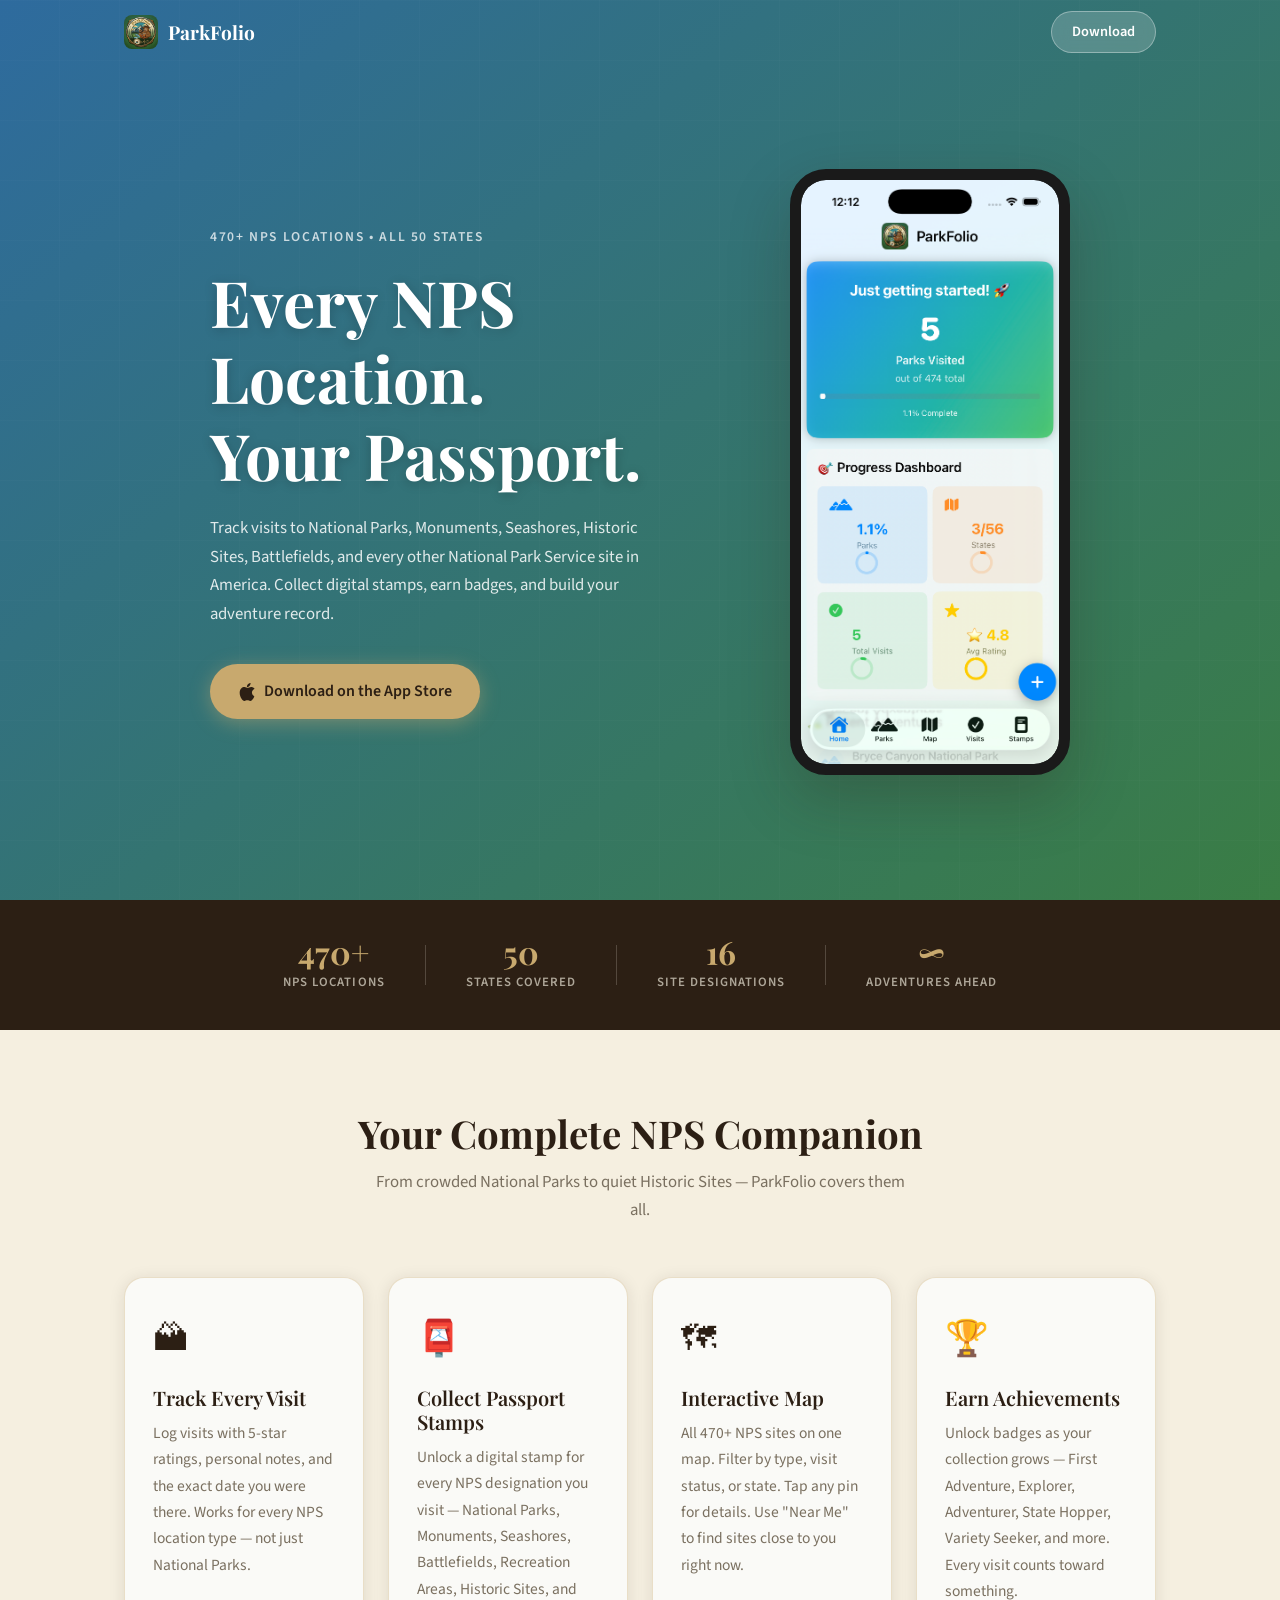
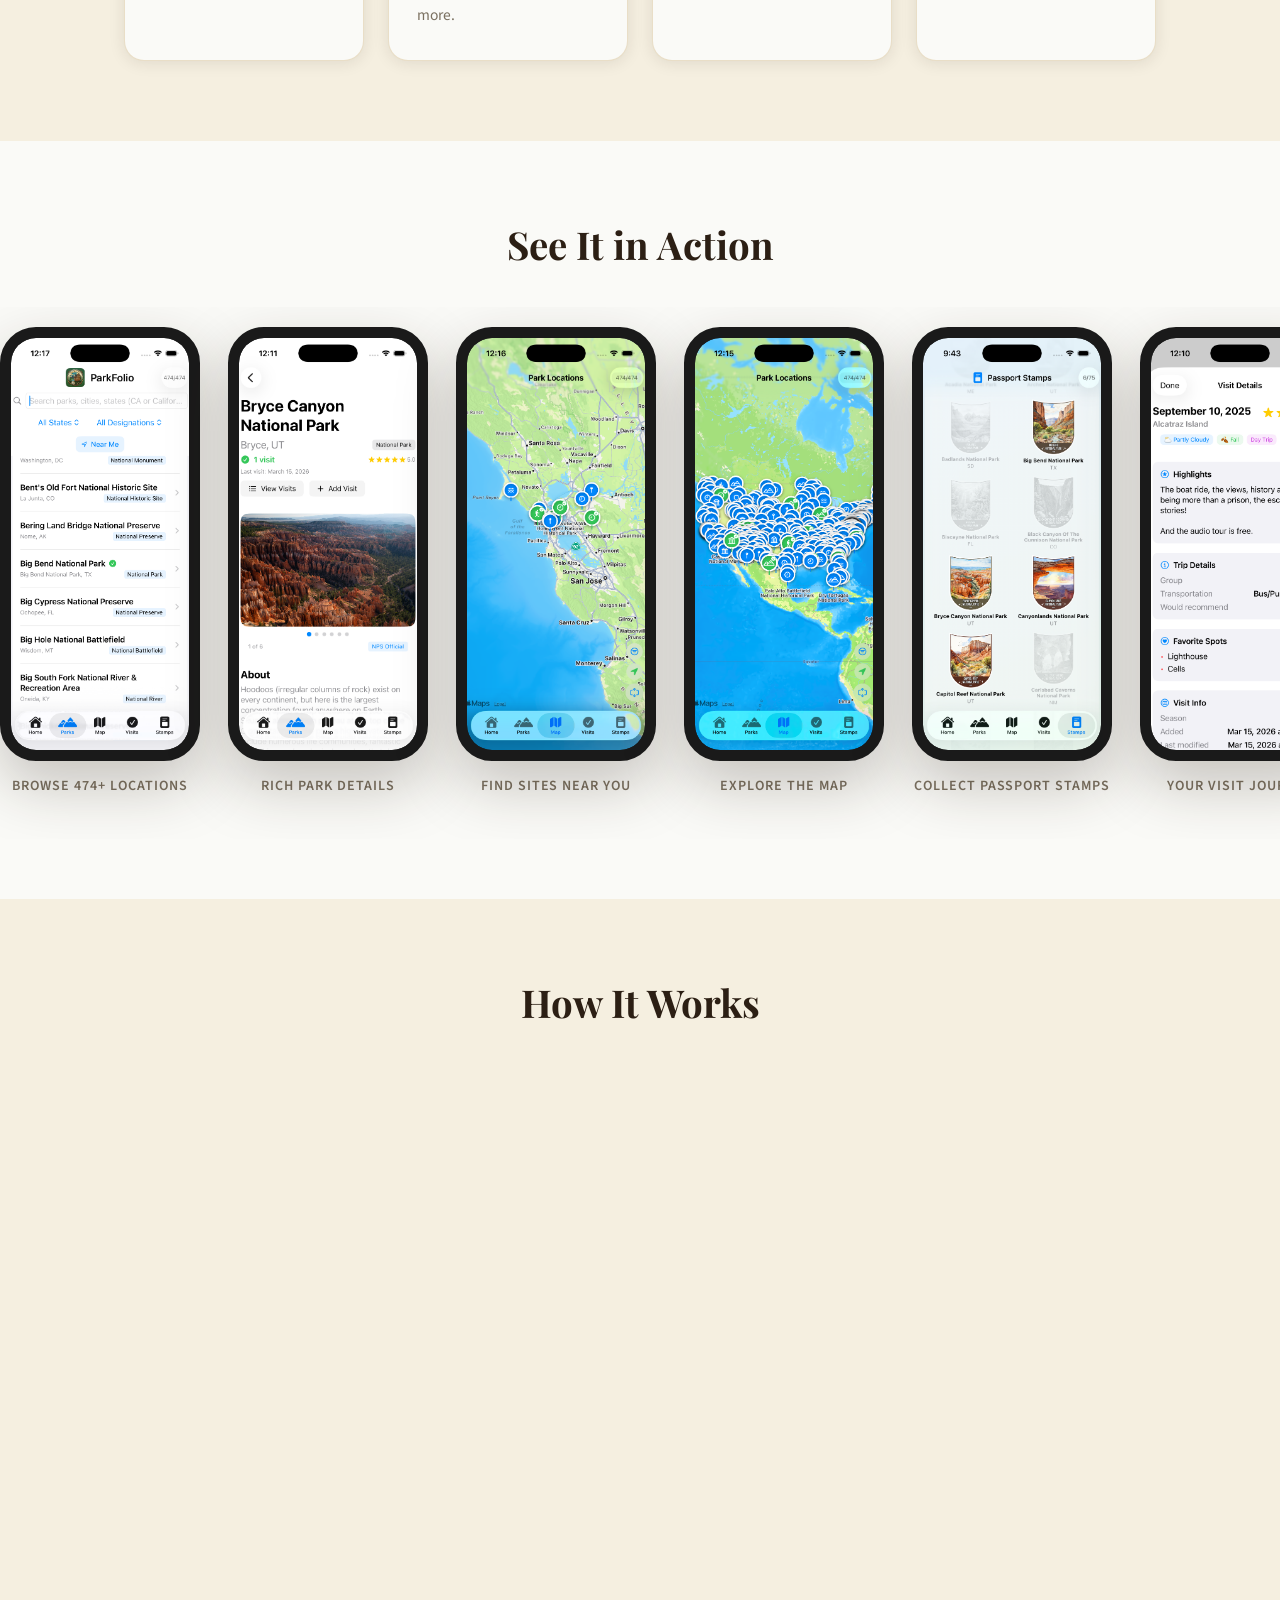
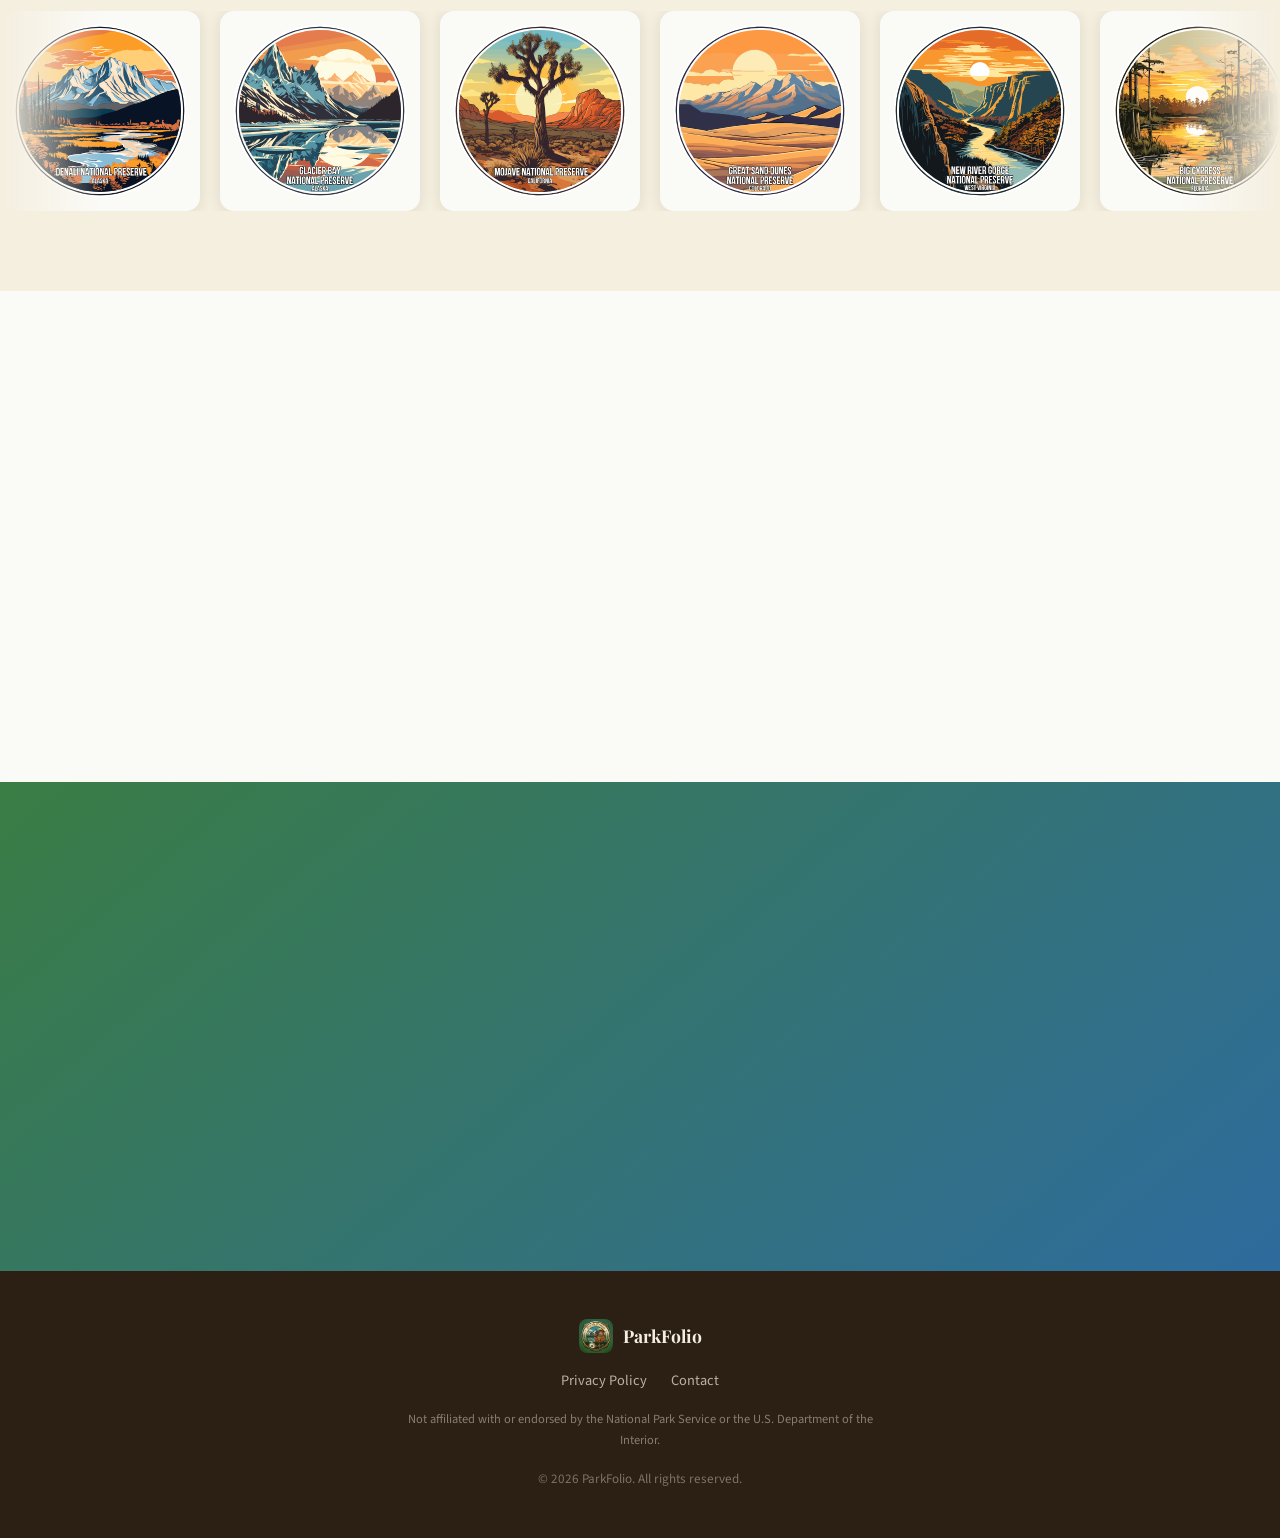
==== commit 878d60ca: "Update all download links to live App Store URL ParkFolio is now live on the App Store at id67598699" ====
--- a/index.html
+++ b/index.html
@@ -28,7 +28,7 @@
         </span>
         <span>ParkFolio</span>
       </a>
-      <a href="#download" class="btn btn-sm">Download</a>
+      <a href="https://apps.apple.com/us/app/parkfolio/id6759869900" class="btn btn-sm" target="_blank" rel="noopener">Download</a>
     </div>
   </nav>
 
@@ -39,8 +39,7 @@
       <h1 class="hero-title">Every NPS Location.<br>Your Passport.</h1>
       <p class="hero-sub">Track visits to National Parks, Monuments, Seashores, Historic Sites, Battlefields, and every other National Park Service site in America. Collect digital stamps, earn badges, and build your adventure record.</p>
       <div class="hero-ctas">
-        <!-- TODO: Replace href with public TestFlight link (testflight.apple.com/join/XXXX) or App Store URL when available -->
-        <a href="#download" class="btn btn-primary">
+        <a href="https://apps.apple.com/us/app/parkfolio/id6759869900" class="btn btn-primary" target="_blank" rel="noopener">
           <svg class="apple-icon" viewBox="0 0 814 1000" xmlns="http://www.w3.org/2000/svg" aria-hidden="true"><path d="M788.1 340.9c-5.8 4.5-108.2 62.2-108.2 190.5 0 148.4 130.3 200.9 134.2 202.2-.6 3.2-20.7 71.9-68.7 141.9-42.8 61.6-87.5 123.1-155.5 123.1s-85.5-39.5-164-39.5c-76 0-103.7 40.8-165.9 40.8s-105-57.8-155.5-127.4C46 790.7 0 663 0 541.8c0-207.5 135.4-317.1 269-317.1 71 0 130.5 46.4 174.9 46.4 42.7 0 109.2-49 188.5-49 30.2 0 130.5 2.6 198.3 99.2zm-234-181.5c31.1-36.9 53.1-88.1 53.1-139.3 0-7.1-.6-14.3-1.9-20.1-50.6 1.9-110.8 33.7-147.1 75.8-28.5 32.4-55.1 83.6-55.1 135.5 0 7.8 1.3 15.6 1.9 18.1 3.2.6 8.4 1.3 13.6 1.3 45.4 0 102.5-30.4 135.5-71.3z"/></svg>
           Download on the App Store
         </a>
@@ -258,8 +257,7 @@
       </div>
       <h2>Start Your Collection</h2>
       <p>Free to download. Every NPS location included. No account required.</p>
-      <!-- TODO: Replace href with public TestFlight link (testflight.apple.com/join/XXXX) or App Store URL when available -->
-      <a href="#" class="btn btn-primary btn-lg">
+      <a href="https://apps.apple.com/us/app/parkfolio/id6759869900" class="btn btn-primary btn-lg" target="_blank" rel="noopener">
         <svg class="apple-icon" viewBox="0 0 814 1000" xmlns="http://www.w3.org/2000/svg" aria-hidden="true"><path d="M788.1 340.9c-5.8 4.5-108.2 62.2-108.2 190.5 0 148.4 130.3 200.9 134.2 202.2-.6 3.2-20.7 71.9-68.7 141.9-42.8 61.6-87.5 123.1-155.5 123.1s-85.5-39.5-164-39.5c-76 0-103.7 40.8-165.9 40.8s-105-57.8-155.5-127.4C46 790.7 0 663 0 541.8c0-207.5 135.4-317.1 269-317.1 71 0 130.5 46.4 174.9 46.4 42.7 0 109.2-49 188.5-49 30.2 0 130.5 2.6 198.3 99.2zm-234-181.5c31.1-36.9 53.1-88.1 53.1-139.3 0-7.1-.6-14.3-1.9-20.1-50.6 1.9-110.8 33.7-147.1 75.8-28.5 32.4-55.1 83.6-55.1 135.5 0 7.8 1.3 15.6 1.9 18.1 3.2.6 8.4 1.3 13.6 1.3 45.4 0 102.5-30.4 135.5-71.3z"/></svg>
         Download on the App Store
       </a>
